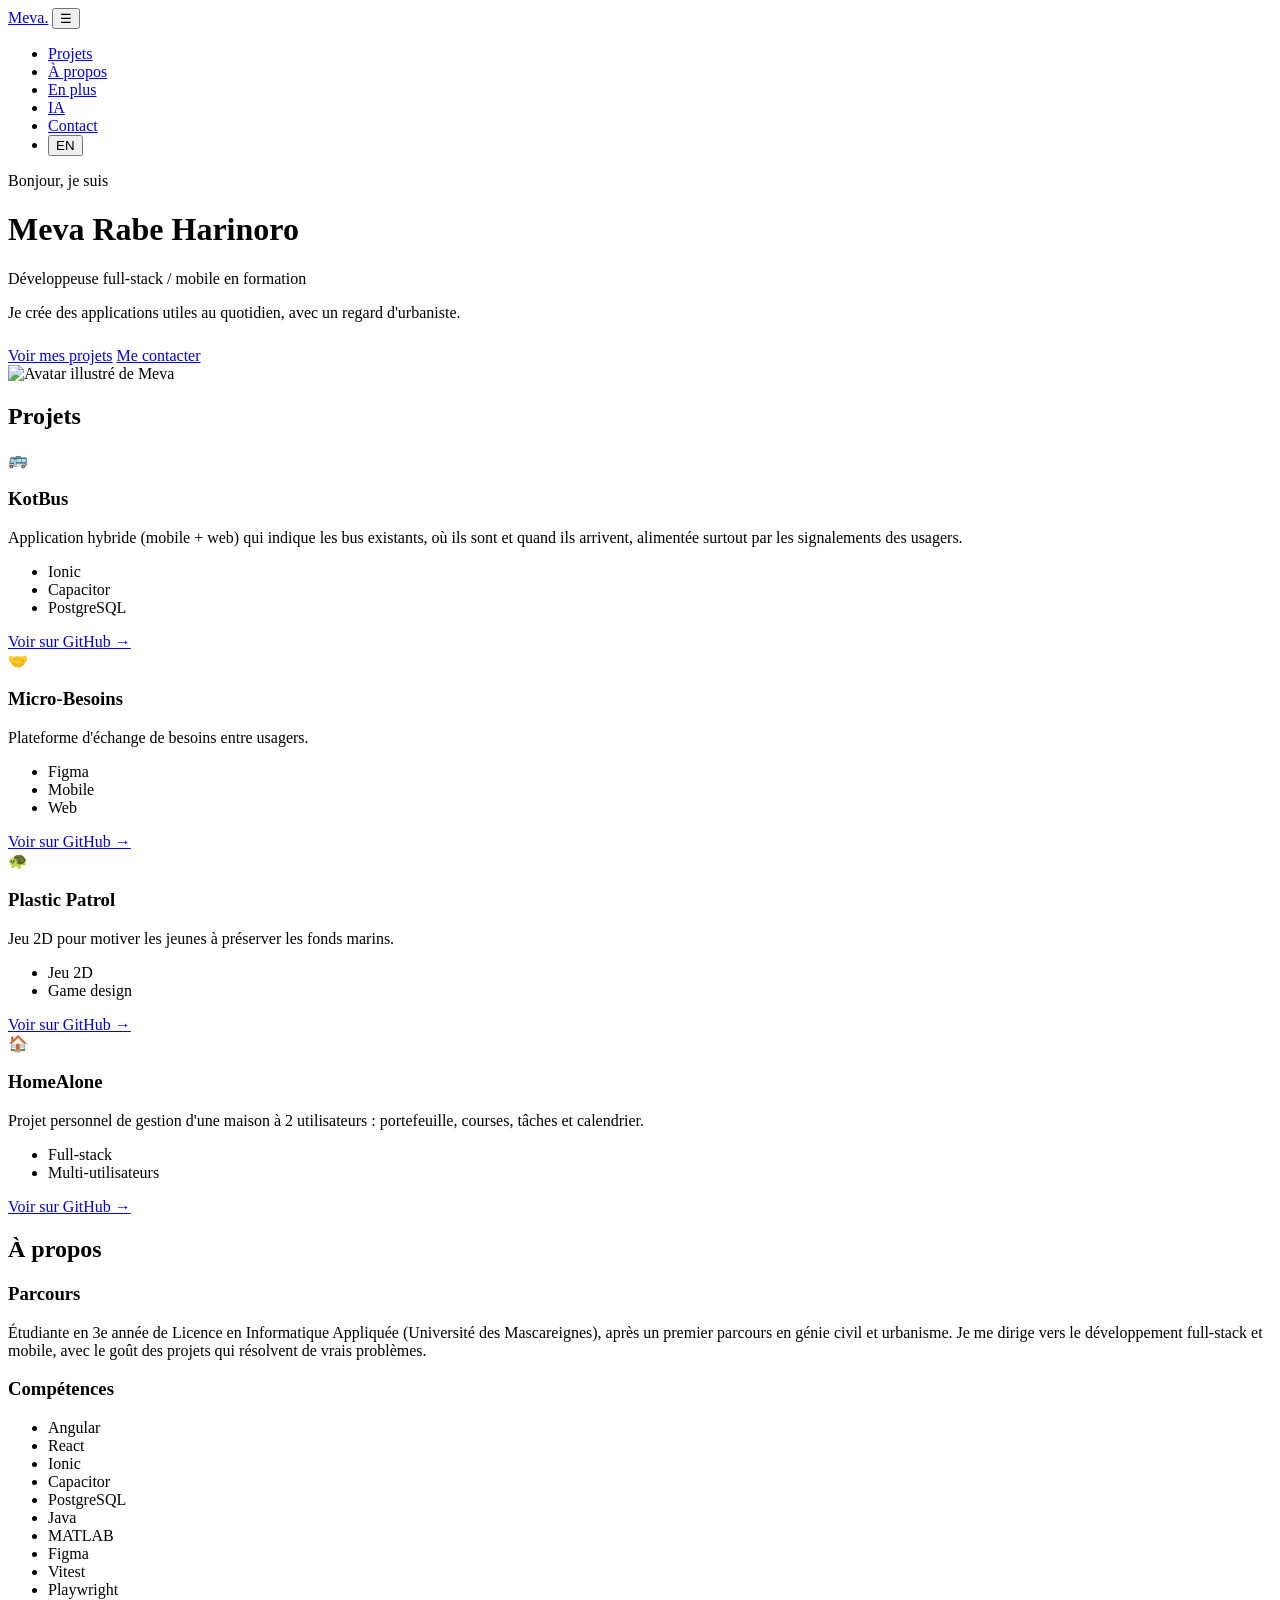
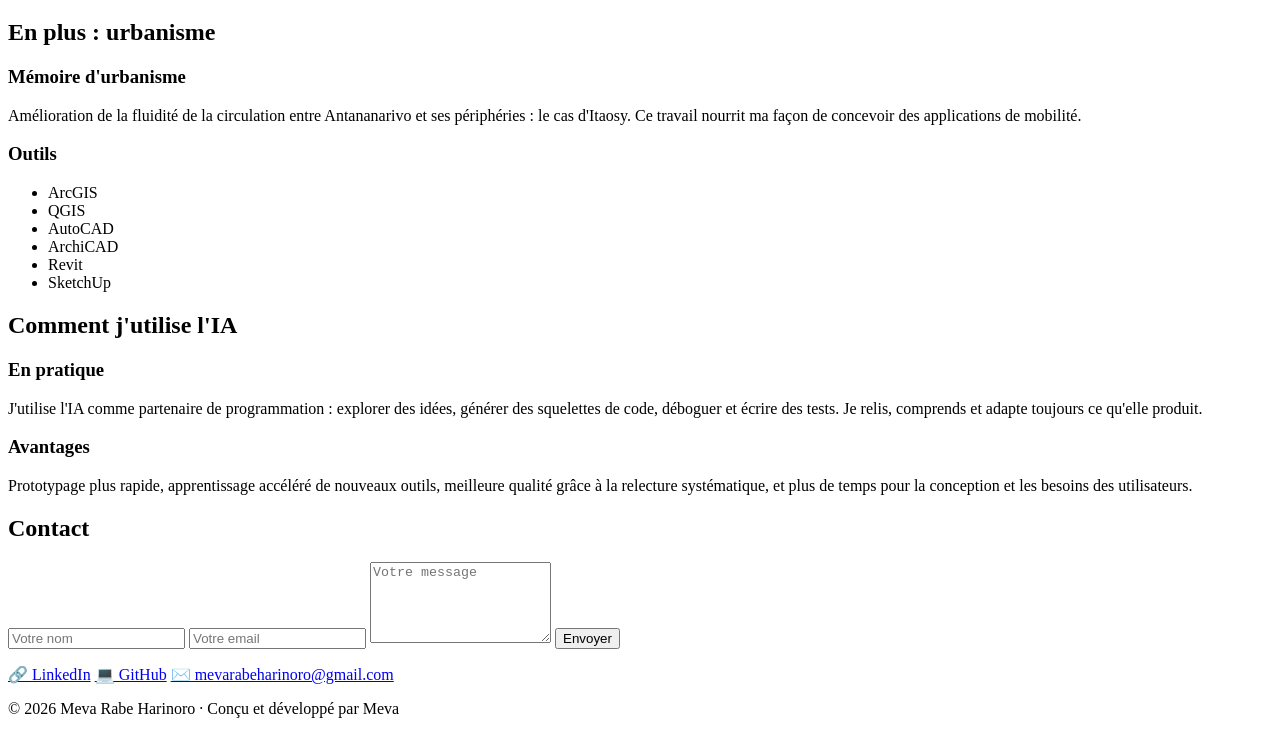
==== index.html @ 99669c7a "Ajout des fichiers" ====
<!DOCTYPE html>
<html lang="fr">
<head>
<meta charset="utf-8">
<meta name="viewport" content="width=device-width, initial-scale=1">
<title>Meva Rabe Harinoro | Développeuse full-stack / mobile</title>
<meta name="description" content="Portfolio de Meva, développeuse full-stack/mobile en formation : KotBus, Micro-Besoins, Plastic Patrol, HomeAlone.">
<meta property="og:title" content="Meva | Portfolio développeuse full-stack / mobile">
<meta property="og:description" content="Applications utiles, regard d'urbaniste.">
<meta property="og:type" content="website">
<!-- Remplacez par votre URL finale : -->
<link rel="canonical" href="https://mevarabeharinoro.github.io/">
<link rel="icon" href="assets/avatar.svg" type="image/svg+xml">
<meta name="theme-color" content="#2E5AA7">
<link rel="stylesheet" href="css/style.css">
<script type="application/ld+json">{"@context":"https://schema.org","@type":"Person","name":"Meva Rabe Harinoro","jobTitle":"Développeuse full-stack / mobile","email":"mevarabeharinoro@gmail.com","sameAs":["https://www.linkedin.com/in/meva-rabe-harinoro/","https://github.com/mevarabeharinoro"]}</script>
</head>
<body>
<header><div class="wrap"><nav aria-label="Navigation principale">
 <a class="logo" href="#top">Meva.</a>
 <button id="burger" aria-label="Menu">☰</button>
 <ul>
  <li><a href="#projets" data-i="n_projects">Projets</a></li>
  <li><a href="#apropos" data-i="n_about">À propos</a></li>
  <li><a href="#plus" data-i="n_more">En plus</a></li>
  <li><a href="#ia" data-i="n_ai">IA</a></li>
  <li><a href="#contact" data-i="n_contact">Contact</a></li>
  <li><button id="lang" aria-label="Changer de langue">EN</button></li>
 </ul>
</nav></div></header>

<main id="top">
<!-- ACCUEIL -->
<div class="wrap hero">
 <div>
  <p data-i="hi">Bonjour, je suis</p>
  <h1><span>Meva Rabe Harinoro</span></h1>
  <p class="role" data-i="role">Développeuse full-stack / mobile en formation</p>
  <p data-i="tag" style="margin-bottom:1.6rem">Je crée des applications utiles au quotidien, avec un regard d'urbaniste.</p>
  <a class="btn" href="#projets" data-i="cta1">Voir mes projets</a>
  <a class="btn alt" href="#contact" data-i="cta2">Me contacter</a>
 </div>
 <!-- Remplacez par votre photo si vous le souhaitez : assets/photo.jpg -->
 <img src="assets/avatar.svg" alt="Avatar illustré de Meva" width="340" height="340">
</div>

<!-- PROJETS : remplacez les emojis par <img src="assets/xxx.webp" alt="..."> et complétez liens/technos -->
<section id="projets"><div class="wrap">
 <h2 data-i="h_projects">Projets</h2>
 <div class="grid">
  <article class="card rv"><div class="thumb" aria-hidden="true">🚌</div><div class="b">
   <h3>KotBus</h3><p data-i="p1">Application hybride (mobile + web) qui indique les bus existants, où ils sont et quand ils arrivent, alimentée surtout par les signalements des usagers.</p>
   <ul class="tags"><li>Ionic</li><li>Capacitor</li><li>PostgreSQL</li></ul><!-- TODO: vérifier les technos -->
   <a href="https://github.com/mevarabeharinoro" data-i="view">Voir sur GitHub →</a></div></article>
  <article class="card rv"><div class="thumb" aria-hidden="true">🤝</div><div class="b">
   <h3>Micro-Besoins</h3><p data-i="p2">Plateforme d'échange de besoins entre usagers.</p>
   <ul class="tags"><li>Figma</li><li>Mobile</li><li>Web</li></ul>
   <a href="https://github.com/mevarabeharinoro" data-i="view">Voir sur GitHub →</a></div></article>
  <article class="card rv"><div class="thumb" aria-hidden="true">🐢</div><div class="b">
   <h3>Plastic Patrol</h3><p data-i="p3">Jeu 2D pour motiver les jeunes à préserver les fonds marins.</p>
   <ul class="tags"><li>Jeu 2D</li><li>Game design</li></ul><!-- TODO: moteur/langage -->
   <a href="https://github.com/mevarabeharinoro" data-i="view">Voir sur GitHub →</a></div></article>
  <article class="card rv"><div class="thumb" aria-hidden="true">🏠</div><div class="b">
   <h3>HomeAlone</h3><p data-i="p4">Projet personnel de gestion d'une maison à 2 utilisateurs : portefeuille, courses, tâches et calendrier.</p>
   <ul class="tags"><li>Full-stack</li><li>Multi-utilisateurs</li></ul><!-- TODO: technos -->
   <a href="https://github.com/mevarabeharinoro" data-i="view">Voir sur GitHub →</a></div></article>
 </div>
</div></section>

<!-- À PROPOS -->
<section id="apropos" style="background:#fff"><div class="wrap">
 <h2 data-i="h_about">À propos</h2>
 <div class="two rv">
  <div class="panel"><h3 data-i="a1">Parcours</h3>
   <p data-i="a1t">Étudiante en 3e année de Licence en Informatique Appliquée (Université des Mascareignes), après un premier parcours en génie civil et urbanisme. Je me dirige vers le développement full-stack et mobile, avec le goût des projets qui résolvent de vrais problèmes.</p></div>
  <div class="panel blue"><h3 data-i="a2">Compétences</h3>
   <ul class="chips"><li>Angular</li><li>React</li><li>Ionic</li><li>Capacitor</li><li>PostgreSQL</li><li>Java</li><li>MATLAB</li><li>Figma</li><li>Vitest</li><li>Playwright</li></ul></div>
 </div>
</div></section>

<!-- EN PLUS -->
<section id="plus"><div class="wrap">
 <h2 data-i="h_more">En plus : urbanisme</h2>
 <div class="two rv">
  <div class="panel"><h3 data-i="m1">Mémoire d'urbanisme</h3>
   <p data-i="m1t">Amélioration de la fluidité de la circulation entre Antananarivo et ses périphéries : le cas d'Itaosy. Ce travail nourrit ma façon de concevoir des applications de mobilité.</p></div>
  <div class="panel blue"><h3 data-i="m2">Outils</h3>
   <ul class="chips"><li>ArcGIS</li><li>QGIS</li><li>AutoCAD</li><li>ArchiCAD</li><li>Revit</li><li>SketchUp</li></ul></div>
 </div>
</div></section>

<!-- IA -->
<section id="ia" style="background:#fff"><div class="wrap">
 <h2 data-i="h_ai">Comment j'utilise l'IA</h2>
 <div class="two rv">
  <div class="panel"><h3 data-i="i1">En pratique</h3>
   <p data-i="i1t">J'utilise l'IA comme partenaire de programmation : explorer des idées, générer des squelettes de code, déboguer et écrire des tests. Je relis, comprends et adapte toujours ce qu'elle produit.</p></div>
  <div class="panel blue"><h3 data-i="i2">Avantages</h3>
   <p data-i="i2t">Prototypage plus rapide, apprentissage accéléré de nouveaux outils, meilleure qualité grâce à la relecture systématique, et plus de temps pour la conception et les besoins des utilisateurs.</p></div>
 </div>
</div></section>

<!-- CONTACT -->
<section id="contact"><div class="wrap">
 <h2 data-i="h_contact">Contact</h2>
 <div class="two">
  <!-- Remplacez VOTRE_ID par votre identifiant Formspree (voir README). Tant que non remplacé : repli vers votre client mail. -->
  <form action="https://formspree.io/f/VOTRE_ID" method="POST">
   <input name="name" data-ph="f_name" placeholder="Votre nom" required aria-label="Nom">
   <input name="email" type="email" data-ph="f_mail" placeholder="Votre email" required aria-label="Email">
   <textarea name="message" rows="5" data-ph="f_msg" placeholder="Votre message" required aria-label="Message"></textarea>
   <button class="btn" type="submit" data-i="send">Envoyer</button>
   <p id="status" role="status"></p>
  </form>
  <div class="links">
   <a href="https://www.linkedin.com/in/meva-rabe-harinoro/" rel="noopener" target="_blank">🔗 LinkedIn</a>
   <a href="https://github.com/mevarabeharinoro" rel="noopener" target="_blank">💻 GitHub</a>
   <a href="mailto:mevarabeharinoro@gmail.com">✉️ mevarabeharinoro@gmail.com</a>
  </div>
 </div>
</div></section>
</main>
<footer><p>© 2026 Meva Rabe Harinoro · <span data-i="foot">Conçu et développé par Meva</span></p></footer>
<script src="js/main.js" defer></script>
</body>
</html>
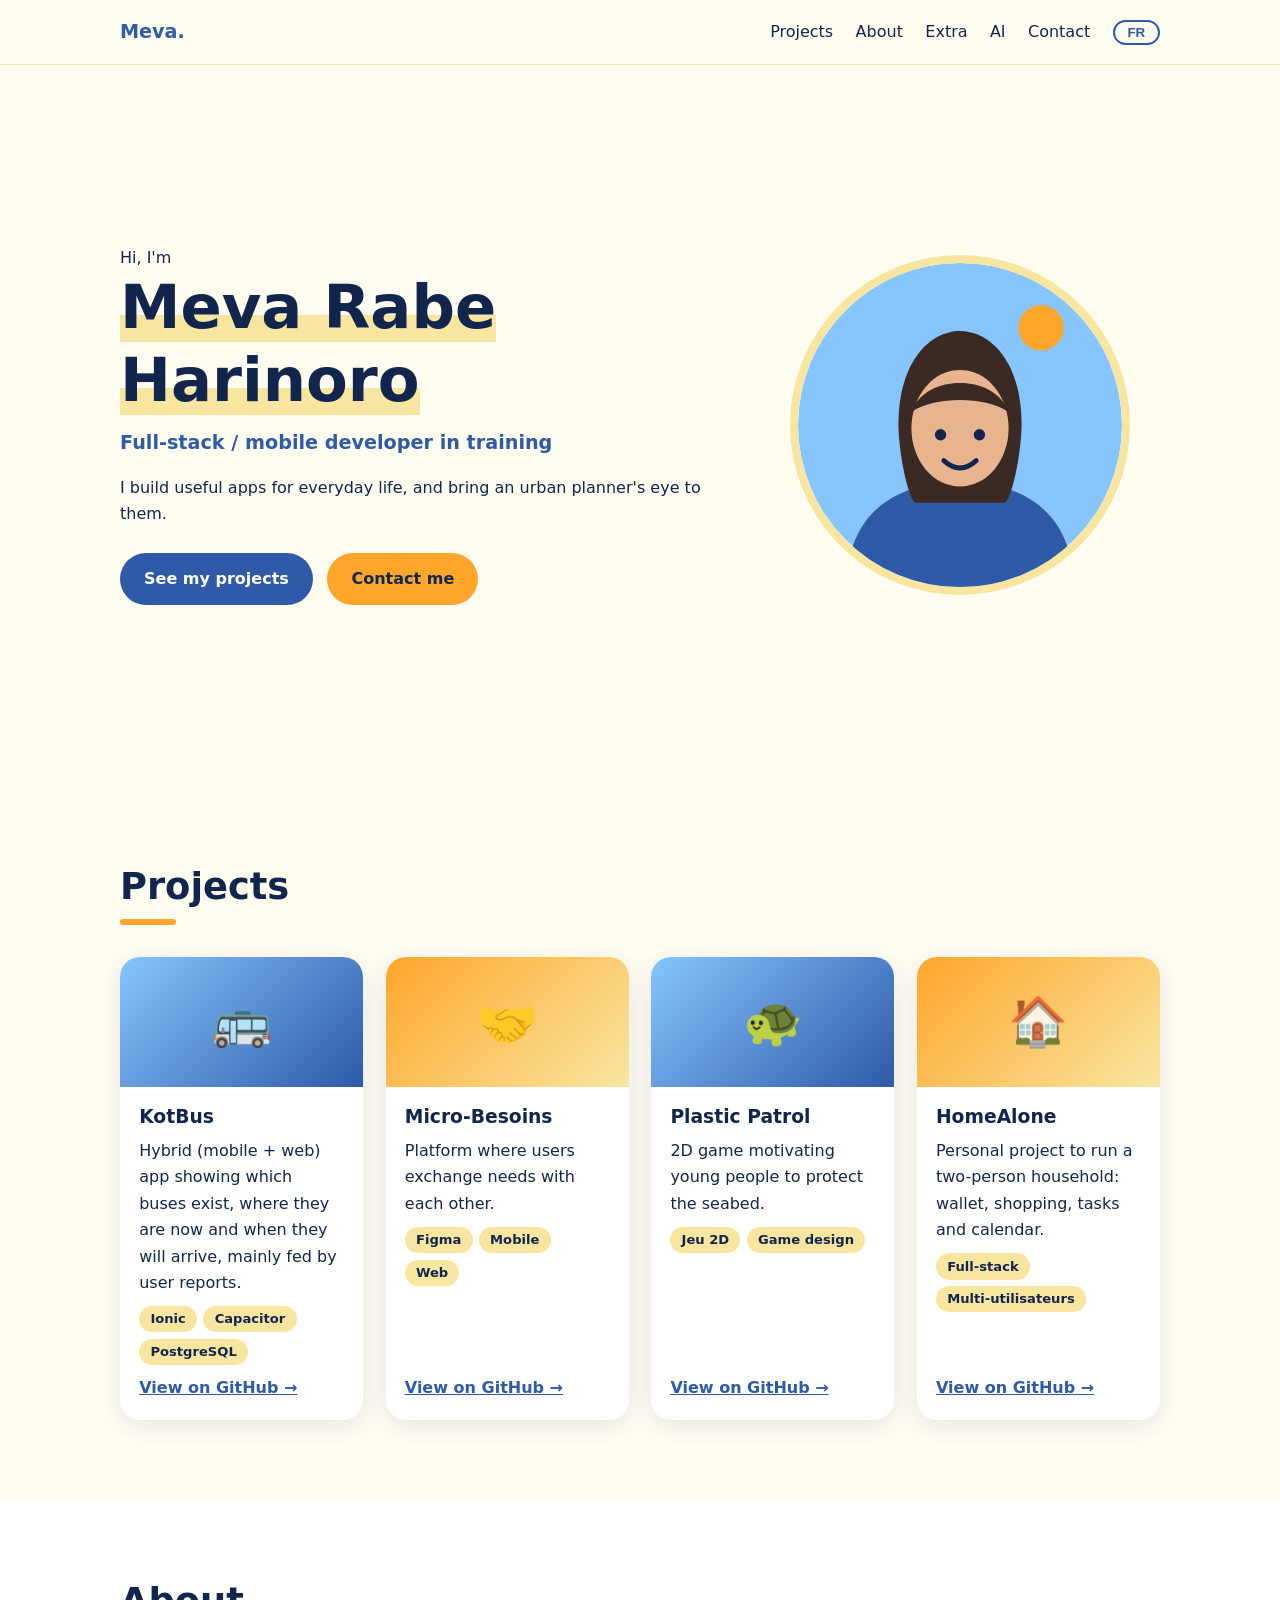
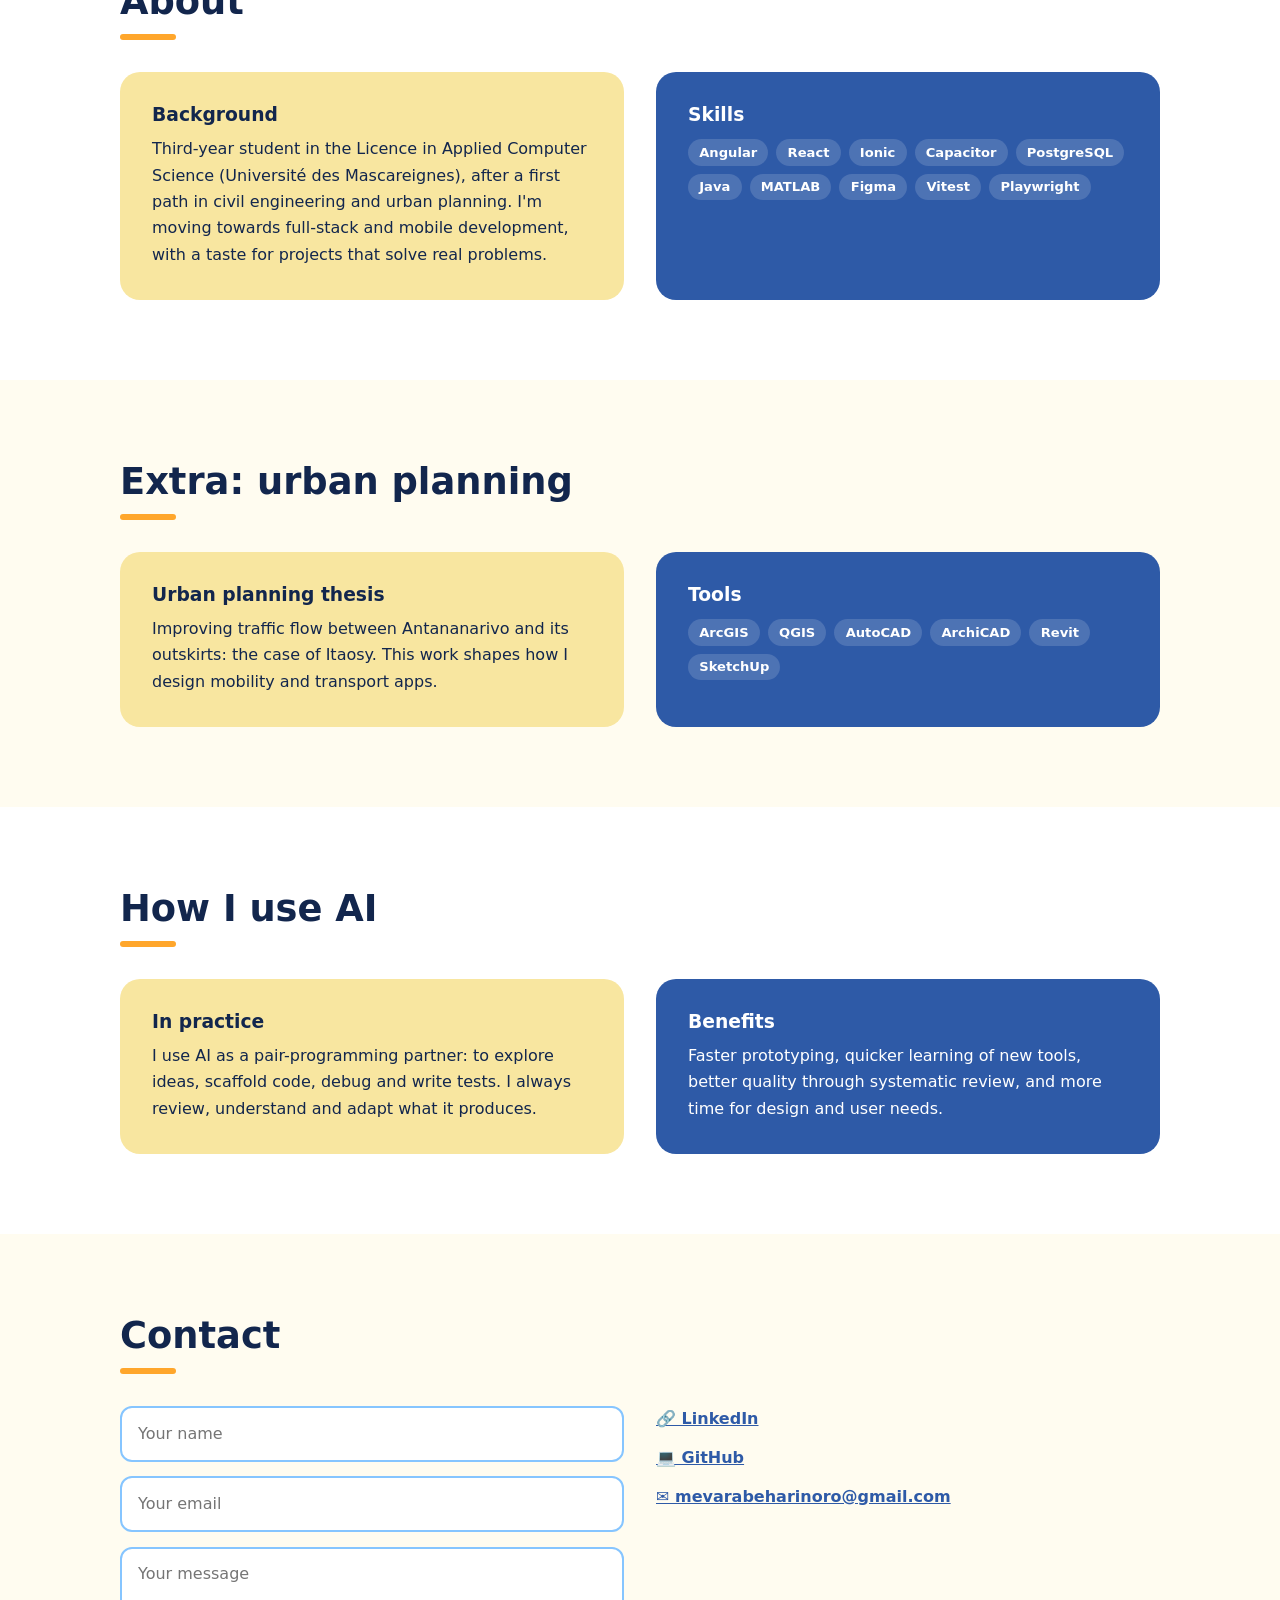
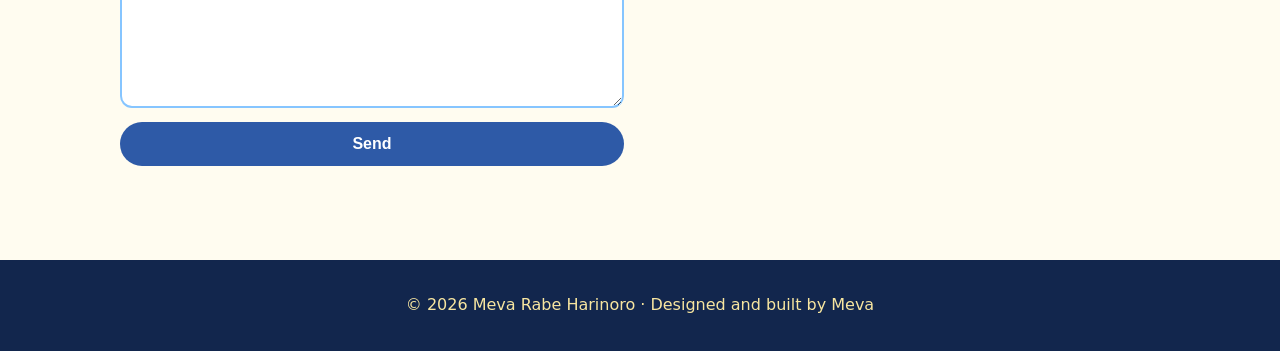
==== commit ec2f884c: "Site a la racine" ====
--- a/index.html
+++ b/index.html
@@ -105,7 +105,7 @@
  <h2 data-i="h_contact">Contact</h2>
  <div class="two">
   <!-- Remplacez VOTRE_ID par votre identifiant Formspree (voir README). Tant que non remplacé : repli vers votre client mail. -->
-  <form action="https://formspree.io/f/VOTRE_ID" method="POST">
+  <form action="https://formspree.io/f/Meva Rabe-Harinoro" method="POST">
    <input name="name" data-ph="f_name" placeholder="Votre nom" required aria-label="Nom">
    <input name="email" type="email" data-ph="f_mail" placeholder="Votre email" required aria-label="Email">
    <textarea name="message" rows="5" data-ph="f_msg" placeholder="Votre message" required aria-label="Message"></textarea>
--- a/css/style.css
+++ b/css/style.css
@@ -0,0 +1,65 @@
+/* === Variables : palette Citrus / Amalfi === */
+:root{--zest:#FFA62B;--breeze:#86C5FF;--tile:#2E5AA7;--cream:#F8E6A0;--ink:#12264d;--bg:#FFFCF0;--r:20px}
+*{box-sizing:border-box;margin:0}
+html{scroll-behavior:smooth}
+body{font-family:system-ui,-apple-system,"Segoe UI",Roboto,sans-serif;color:var(--ink);background:var(--bg);line-height:1.65}
+a{color:var(--tile)}
+.wrap{max-width:1080px;margin:auto;padding:0 1.25rem}
+section{padding:5rem 0}
+h1,h2,h3{line-height:1.2}
+h2{font-size:clamp(1.7rem,4vw,2.3rem);margin-bottom:2rem}
+h2::after{content:"";display:block;width:56px;height:6px;border-radius:6px;background:var(--zest);margin-top:.6rem}
+/* Navigation */
+header{position:sticky;top:0;z-index:10;background:#fffcf0e6;backdrop-filter:blur(8px);border-bottom:1px solid #f8e6a0}
+nav{display:flex;align-items:center;justify-content:space-between;height:64px}
+.logo{font-weight:800;text-decoration:none;color:var(--tile);font-size:1.2rem}
+nav ul{display:flex;gap:1.4rem;list-style:none;padding:0;align-items:center}
+nav ul a{text-decoration:none;color:var(--ink);font-weight:500}
+nav ul a:hover{color:var(--tile)}
+#lang{border:2px solid var(--tile);background:none;color:var(--tile);border-radius:99px;padding:.2rem .8rem;font-weight:700;cursor:pointer}
+#burger{display:none;background:none;border:0;font-size:1.6rem;cursor:pointer}
+/* Hero */
+.hero{display:grid;grid-template-columns:1.2fr .8fr;gap:2.5rem;align-items:center;min-height:80vh}
+.hero h1{font-size:clamp(2.4rem,6vw,3.8rem)}
+.hero h1 span{background:linear-gradient(transparent 62%,var(--cream) 62%)}
+.role{color:var(--tile);font-weight:700;margin:.6rem 0 1rem;font-size:1.2rem}
+.hero img{width:100%;max-width:340px;justify-self:center;border-radius:50%;border:8px solid var(--cream);animation:float 5s ease-in-out infinite}
+@keyframes float{50%{transform:translateY(-10px)}}
+.btn{display:inline-block;padding:.8rem 1.5rem;border-radius:99px;background:var(--tile);color:#fff;text-decoration:none;font-weight:700;border:0;cursor:pointer;font-size:1rem;transition:transform .2s,background .2s}
+.btn:hover{transform:translateY(-2px);background:var(--ink)}
+.btn.alt{background:var(--zest);color:var(--ink);margin-left:.6rem}
+/* Cartes projets */
+.grid{display:grid;grid-template-columns:repeat(auto-fit,minmax(240px,1fr));gap:1.4rem}
+.card{background:#fff;border-radius:var(--r);overflow:hidden;box-shadow:0 6px 24px #2e5aa71f;transition:transform .25s,opacity .7s;display:flex;flex-direction:column}
+.card:hover{transform:translateY(-6px)}
+.thumb{height:130px;display:grid;place-items:center;font-size:3rem;background:linear-gradient(135deg,var(--breeze),var(--tile))}
+.card:nth-child(even) .thumb{background:linear-gradient(135deg,var(--zest),var(--cream))}
+.card div.b{padding:1.2rem;display:flex;flex-direction:column;gap:.6rem;flex:1}
+.tags{display:flex;flex-wrap:wrap;gap:.4rem;list-style:none;padding:0}
+.tags li,.chips li{background:var(--cream);border-radius:99px;padding:.15rem .7rem;font-size:.82rem;font-weight:600}
+.card a{margin-top:auto;font-weight:700}
+.chips{display:flex;flex-wrap:wrap;gap:.5rem;list-style:none;padding:0;margin-top:.8rem}
+.chips li{background:var(--breeze)}
+/* Blocs */
+.two{display:grid;grid-template-columns:1fr 1fr;gap:2rem}
+.panel{background:var(--cream);border-radius:var(--r);padding:2rem}
+.panel.blue{background:var(--tile);color:#fff}
+.panel.blue .chips li{background:#ffffff26;color:#fff}
+.panel h3{margin-bottom:.6rem}
+/* Contact */
+form{display:grid;gap:.9rem}
+input,textarea{width:100%;padding:.8rem 1rem;border:2px solid var(--breeze);border-radius:12px;font:inherit;background:#fff}
+input:focus,textarea:focus{outline:3px solid var(--zest);border-color:var(--zest)}
+.links{display:grid;gap:.8rem;align-content:start;font-weight:600}
+footer{text-align:center;padding:2rem;background:var(--ink);color:var(--cream)}
+/* Animation d'apparition */
+.rv{opacity:0;transform:translateY(24px);transition:.7s}
+.rv.in{opacity:1;transform:none}
+@media(prefers-reduced-motion:reduce){*{animation:none!important;transition:none!important}.rv{opacity:1;transform:none}}
+@media(max-width:760px){
+ #burger{display:block}
+ nav ul{display:none;position:absolute;top:64px;left:0;right:0;background:var(--bg);flex-direction:column;padding:1rem;border-bottom:1px solid var(--cream)}
+ nav ul.open{display:flex}
+ .hero,.two{grid-template-columns:1fr}.hero{text-align:center;min-height:auto;padding-top:2rem}
+ .hero img{order:-1;max-width:220px}.btn.alt{margin:.6rem 0 0}
+}
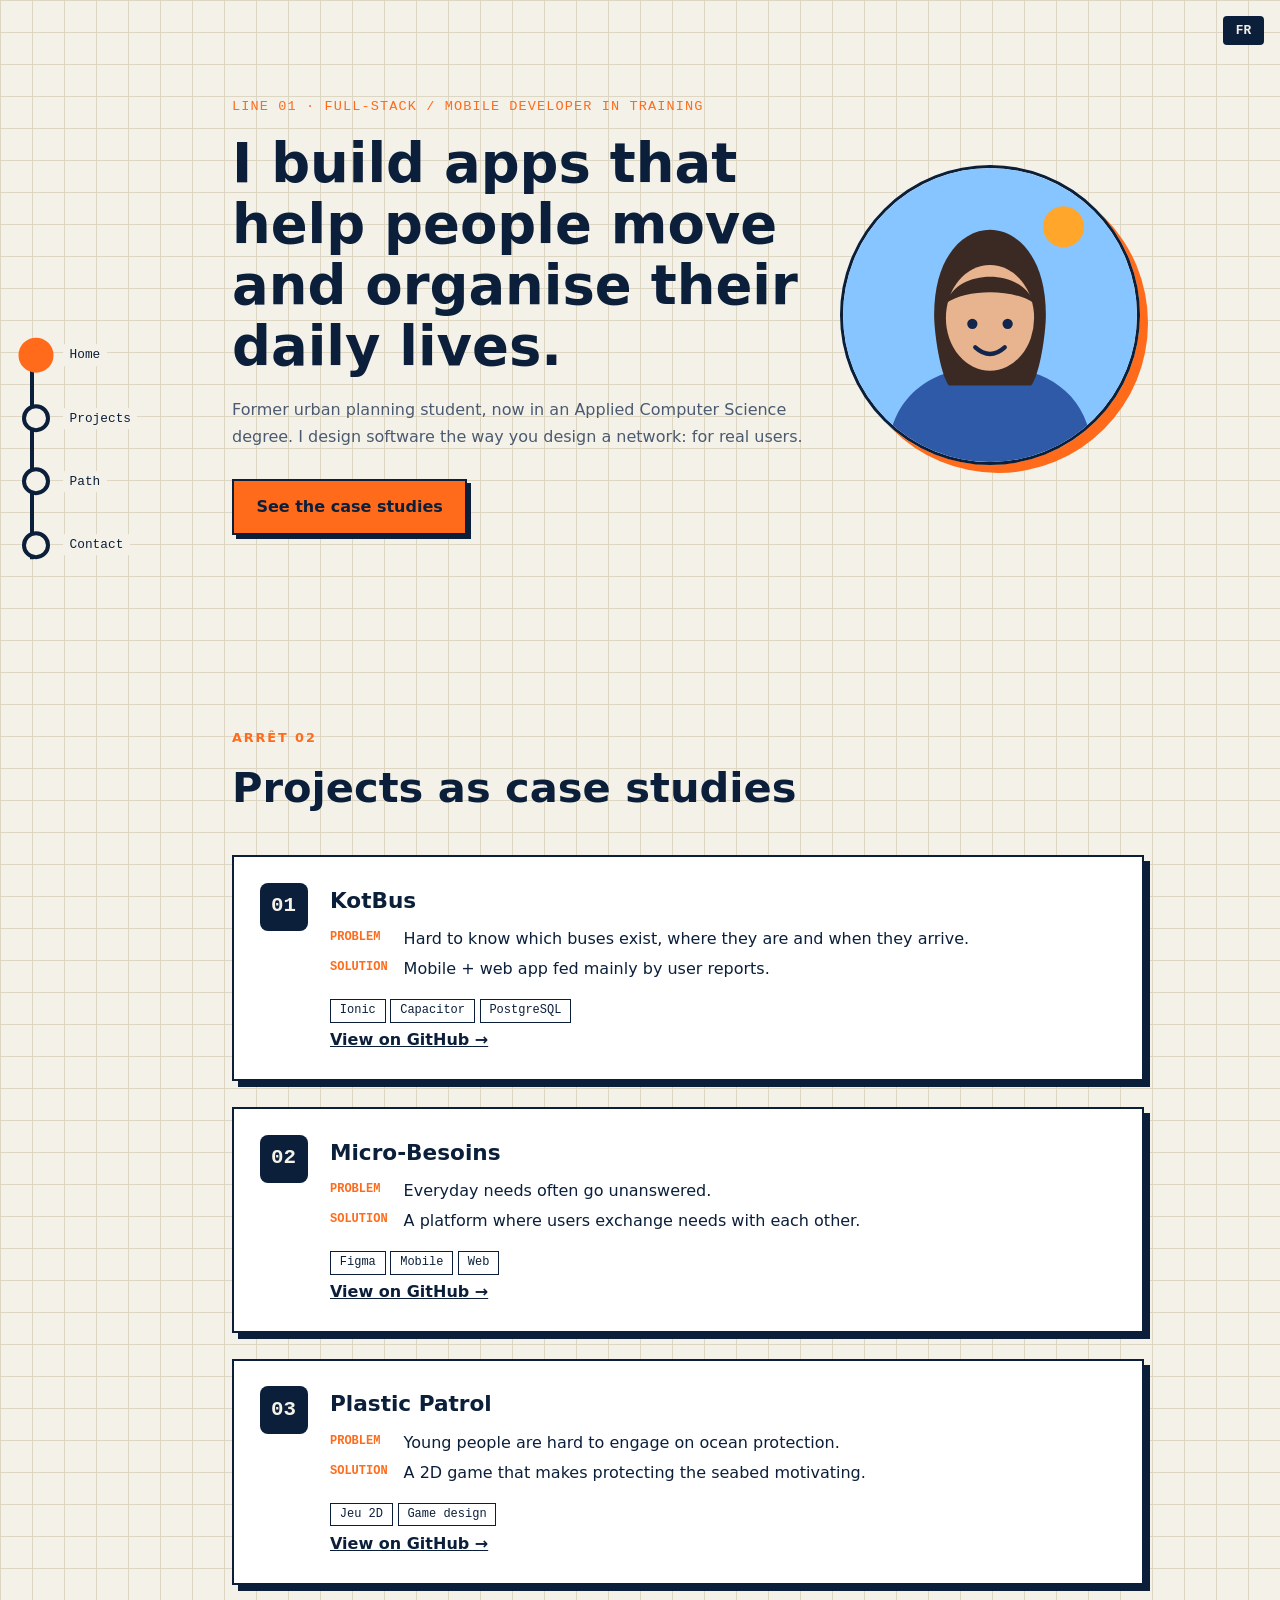
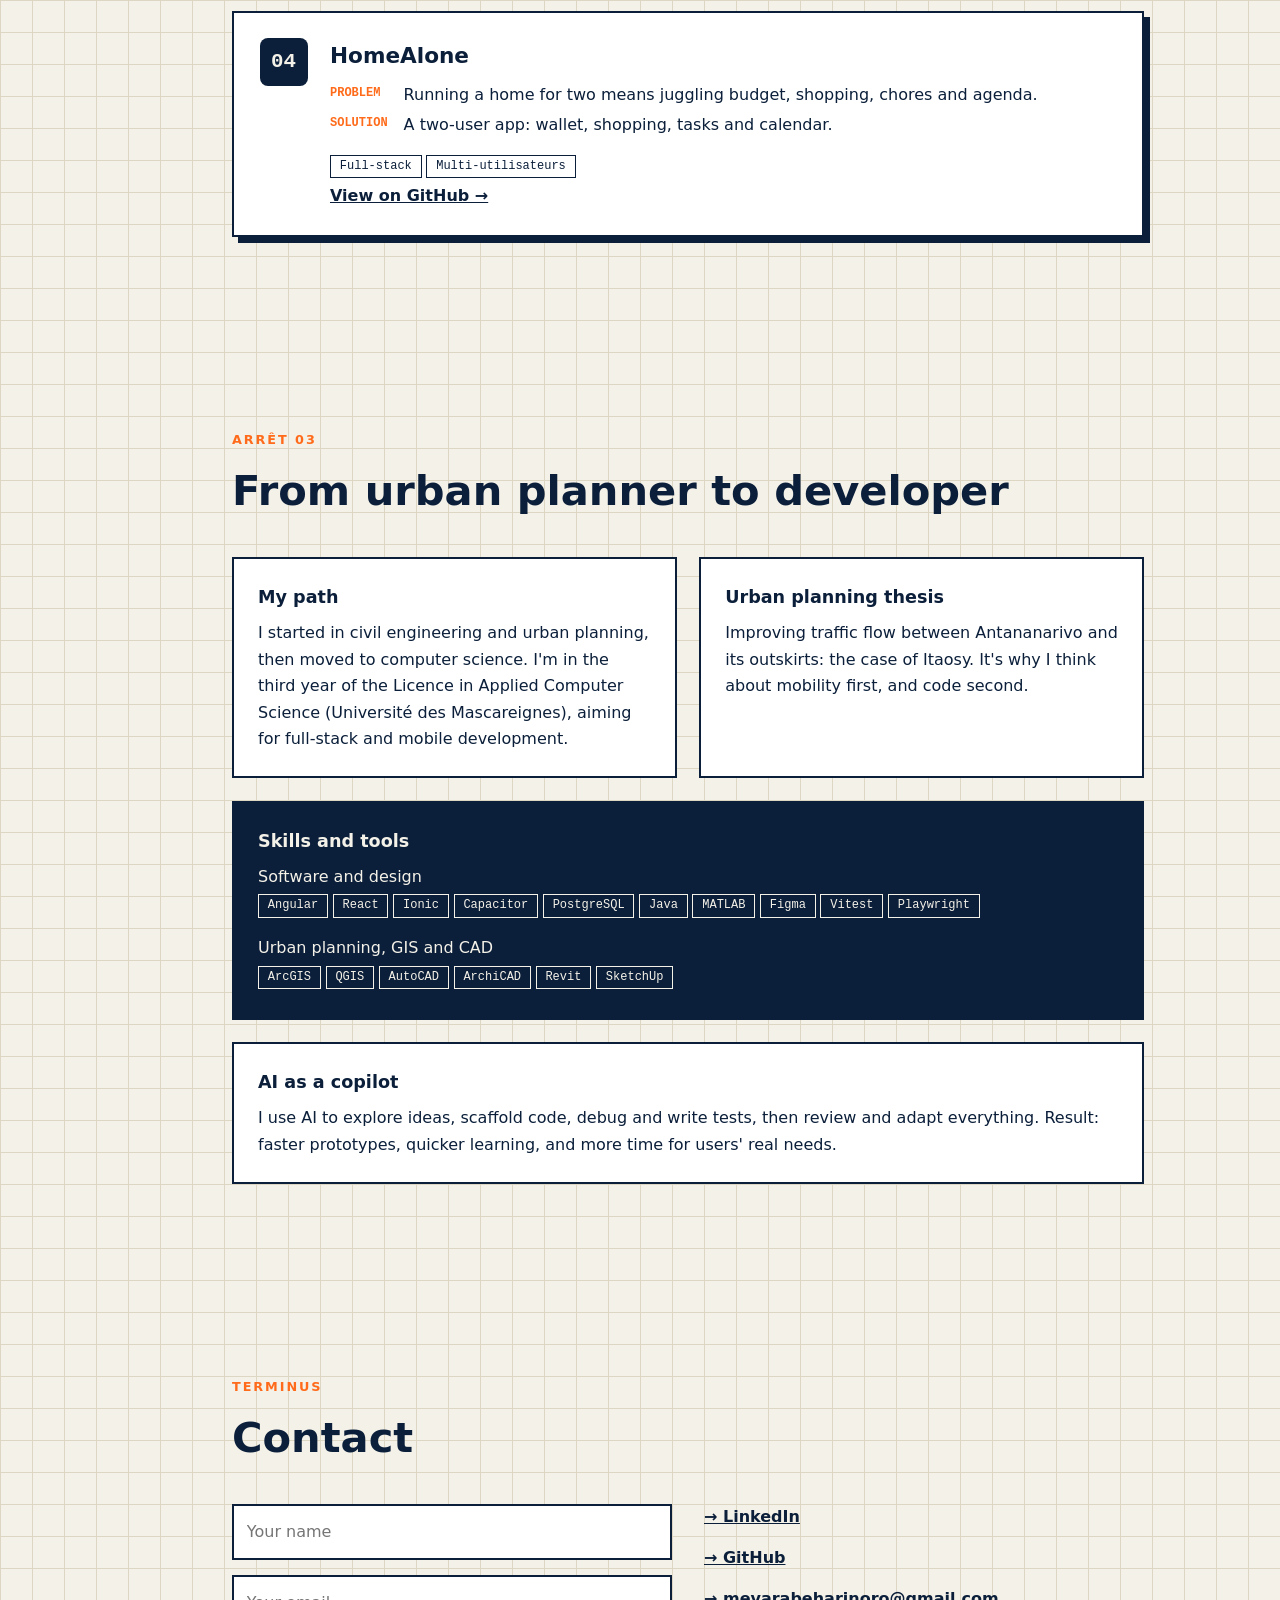
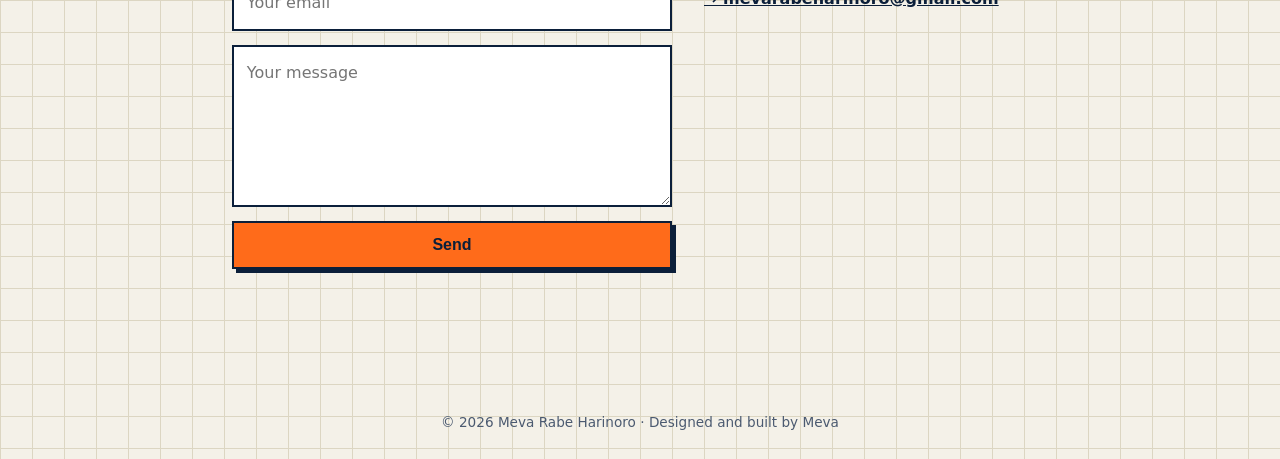
==== commit 600aa497: "Modification V2" ====
--- a/index.html
+++ b/index.html
@@ -4,108 +4,88 @@
 <meta charset="utf-8">
 <meta name="viewport" content="width=device-width, initial-scale=1">
 <title>Meva Rabe Harinoro | Développeuse full-stack / mobile</title>
-<meta name="description" content="Portfolio de Meva, développeuse full-stack/mobile en formation : KotBus, Micro-Besoins, Plastic Patrol, HomeAlone.">
-<meta property="og:title" content="Meva | Portfolio développeuse full-stack / mobile">
-<meta property="og:description" content="Applications utiles, regard d'urbaniste.">
+<meta name="description" content="Portfolio de Meva, ex-urbaniste devenue développeuse full-stack/mobile : KotBus, Micro-Besoins, Plastic Patrol, HomeAlone.">
+<meta property="og:title" content="Meva | Applications pour se déplacer et s'organiser">
 <meta property="og:type" content="website">
-<!-- Remplacez par votre URL finale : -->
 <link rel="canonical" href="https://mevarabeharinoro.github.io/">
 <link rel="icon" href="assets/avatar.svg" type="image/svg+xml">
-<meta name="theme-color" content="#2E5AA7">
+<meta name="theme-color" content="#0B1F3A">
 <link rel="stylesheet" href="css/style.css">
 <script type="application/ld+json">{"@context":"https://schema.org","@type":"Person","name":"Meva Rabe Harinoro","jobTitle":"Développeuse full-stack / mobile","email":"mevarabeharinoro@gmail.com","sameAs":["https://www.linkedin.com/in/meva-rabe-harinoro/","https://github.com/mevarabeharinoro"]}</script>
 </head>
 <body>
-<header><div class="wrap"><nav aria-label="Navigation principale">
- <a class="logo" href="#top">Meva.</a>
- <button id="burger" aria-label="Menu">☰</button>
- <ul>
-  <li><a href="#projets" data-i="n_projects">Projets</a></li>
-  <li><a href="#apropos" data-i="n_about">À propos</a></li>
-  <li><a href="#plus" data-i="n_more">En plus</a></li>
-  <li><a href="#ia" data-i="n_ai">IA</a></li>
-  <li><a href="#contact" data-i="n_contact">Contact</a></li>
-  <li><button id="lang" aria-label="Changer de langue">EN</button></li>
- </ul>
-</nav></div></header>
+<button id="lang" aria-label="Changer de langue">EN</button>
+<!-- LIGNE DE BUS : un arrêt par section -->
+<nav aria-label="Navigation"><ul>
+ <li><a href="#top" class="on"><span data-i="n_home">Accueil</span></a></li>
+ <li><a href="#projets"><span data-i="n_proj">Projets</span></a></li>
+ <li><a href="#parcours"><span data-i="n_path">Parcours</span></a></li>
+ <li><a href="#contact"><span data-i="n_contact">Contact</span></a></li>
+</ul></nav>
 
-<main id="top">
-<!-- ACCUEIL -->
-<div class="wrap hero">
+<main>
+<section id="top"><div class="wrap hero">
  <div>
-  <p data-i="hi">Bonjour, je suis</p>
-  <h1><span>Meva Rabe Harinoro</span></h1>
-  <p class="role" data-i="role">Développeuse full-stack / mobile en formation</p>
-  <p data-i="tag" style="margin-bottom:1.6rem">Je crée des applications utiles au quotidien, avec un regard d'urbaniste.</p>
-  <a class="btn" href="#projets" data-i="cta1">Voir mes projets</a>
-  <a class="btn alt" href="#contact" data-i="cta2">Me contacter</a>
+  <p class="eyebrow" data-i="eyebrow">LIGNE 01 · DÉVELOPPEUSE FULL-STACK / MOBILE EN FORMATION</p>
+  <h1 data-i="h1">Je construis des applications qui aident les gens à se déplacer et à s'organiser.</h1>
+  <p class="lead" data-i="lead">Ex-étudiante en urbanisme, aujourd'hui en Licence d'Informatique Appliquée. Je conçois le logiciel comme on conçoit un réseau : pour de vrais usagers.</p>
+  <a class="btn" href="#projets" data-i="cta">Voir les études de cas</a>
  </div>
- <!-- Remplacez par votre photo si vous le souhaitez : assets/photo.jpg -->
- <img src="assets/avatar.svg" alt="Avatar illustré de Meva" width="340" height="340">
-</div>
+ <!-- Remplacez par votre photo si vous préférez : assets/photo.jpg -->
+ <img src="assets/avatar.svg" alt="Avatar illustré de Meva" width="300" height="300">
+</div></section>
 
-<!-- PROJETS : remplacez les emojis par <img src="assets/xxx.webp" alt="..."> et complétez liens/technos -->
+<!-- PROJETS : chaque carte est une étude de cas (TODO : vérifier textes, technos et liens) -->
 <section id="projets"><div class="wrap">
- <h2 data-i="h_projects">Projets</h2>
- <div class="grid">
-  <article class="card rv"><div class="thumb" aria-hidden="true">🚌</div><div class="b">
-   <h3>KotBus</h3><p data-i="p1">Application hybride (mobile + web) qui indique les bus existants, où ils sont et quand ils arrivent, alimentée surtout par les signalements des usagers.</p>
-   <ul class="tags"><li>Ionic</li><li>Capacitor</li><li>PostgreSQL</li></ul><!-- TODO: vérifier les technos -->
+ <h2><small>Arrêt 02</small><span data-i="h_proj">Projets en études de cas</span></h2>
+ <div class="cases">
+  <article class="case rv"><div class="num">01</div><div>
+   <h3>KotBus</h3>
+   <dl><dt data-i="pb">Problème</dt><dd data-i="k1p">Difficile de savoir quels bus existent, où ils sont et quand ils arrivent.</dd>
+   <dt data-i="so">Solution</dt><dd data-i="k1s">Application mobile + web alimentée surtout par les signalements des usagers.</dd></dl>
+   <span class="tag">Ionic</span><span class="tag">Capacitor</span><span class="tag">PostgreSQL</span><br>
    <a href="https://github.com/mevarabeharinoro" data-i="view">Voir sur GitHub →</a></div></article>
-  <article class="card rv"><div class="thumb" aria-hidden="true">🤝</div><div class="b">
-   <h3>Micro-Besoins</h3><p data-i="p2">Plateforme d'échange de besoins entre usagers.</p>
-   <ul class="tags"><li>Figma</li><li>Mobile</li><li>Web</li></ul>
+  <article class="case rv"><div class="num">02</div><div>
+   <h3>Micro-Besoins</h3>
+   <dl><dt data-i="pb">Problème</dt><dd data-i="k2p">Des besoins du quotidien restent souvent sans réponse.</dd>
+   <dt data-i="so">Solution</dt><dd data-i="k2s">Une plateforme d'échange de besoins entre usagers.</dd></dl>
+   <span class="tag">Figma</span><span class="tag">Mobile</span><span class="tag">Web</span><br>
    <a href="https://github.com/mevarabeharinoro" data-i="view">Voir sur GitHub →</a></div></article>
-  <article class="card rv"><div class="thumb" aria-hidden="true">🐢</div><div class="b">
-   <h3>Plastic Patrol</h3><p data-i="p3">Jeu 2D pour motiver les jeunes à préserver les fonds marins.</p>
-   <ul class="tags"><li>Jeu 2D</li><li>Game design</li></ul><!-- TODO: moteur/langage -->
+  <article class="case rv"><div class="num">03</div><div>
+   <h3>Plastic Patrol</h3>
+   <dl><dt data-i="pb">Problème</dt><dd data-i="k3p">Les jeunes sont difficiles à mobiliser pour la protection des océans.</dd>
+   <dt data-i="so">Solution</dt><dd data-i="k3s">Un jeu 2D qui rend la préservation des fonds marins motivante.</dd></dl>
+   <span class="tag">Jeu 2D</span><span class="tag">Game design</span><br>
    <a href="https://github.com/mevarabeharinoro" data-i="view">Voir sur GitHub →</a></div></article>
-  <article class="card rv"><div class="thumb" aria-hidden="true">🏠</div><div class="b">
-   <h3>HomeAlone</h3><p data-i="p4">Projet personnel de gestion d'une maison à 2 utilisateurs : portefeuille, courses, tâches et calendrier.</p>
-   <ul class="tags"><li>Full-stack</li><li>Multi-utilisateurs</li></ul><!-- TODO: technos -->
+  <article class="case rv"><div class="num">04</div><div>
+   <h3>HomeAlone</h3>
+   <dl><dt data-i="pb">Problème</dt><dd data-i="k4p">Gérer une maison à deux, entre budget, courses, tâches et agenda.</dd>
+   <dt data-i="so">Solution</dt><dd data-i="k4s">Une application à 2 utilisateurs : portefeuille, courses, tâches et calendrier.</dd></dl>
+   <span class="tag">Full-stack</span><span class="tag">Multi-utilisateurs</span><br>
    <a href="https://github.com/mevarabeharinoro" data-i="view">Voir sur GitHub →</a></div></article>
  </div>
 </div></section>
 
-<!-- À PROPOS -->
-<section id="apropos" style="background:#fff"><div class="wrap">
- <h2 data-i="h_about">À propos</h2>
- <div class="two rv">
-  <div class="panel"><h3 data-i="a1">Parcours</h3>
-   <p data-i="a1t">Étudiante en 3e année de Licence en Informatique Appliquée (Université des Mascareignes), après un premier parcours en génie civil et urbanisme. Je me dirige vers le développement full-stack et mobile, avec le goût des projets qui résolvent de vrais problèmes.</p></div>
-  <div class="panel blue"><h3 data-i="a2">Compétences</h3>
-   <ul class="chips"><li>Angular</li><li>React</li><li>Ionic</li><li>Capacitor</li><li>PostgreSQL</li><li>Java</li><li>MATLAB</li><li>Figma</li><li>Vitest</li><li>Playwright</li></ul></div>
+<!-- PARCOURS : à propos + urbanisme + IA réunis en une seule histoire -->
+<section id="parcours"><div class="wrap">
+ <h2><small>Arrêt 03</small><span data-i="h_path">D'urbaniste à développeuse</span></h2>
+ <div class="blocks">
+  <div class="blk rv"><h3 data-i="b1">Mon parcours</h3><p data-i="b1t">J'ai commencé par le génie civil et l'urbanisme, puis je suis passée à l'informatique. Je suis en 3e année de Licence en Informatique Appliquée (Université des Mascareignes), avec l'objectif du développement full-stack et mobile.</p></div>
+  <div class="blk rv"><h3 data-i="b2">Mémoire d'urbanisme</h3><p data-i="b2t">Amélioration de la fluidité de la circulation entre Antananarivo et ses périphéries : le cas d'Itaosy. C'est pour ça que je pense mobilité d'abord, code ensuite.</p></div>
+  <div class="blk wide rv"><h3 data-i="b3">Compétences et outils</h3>
+   <p data-i="b3t">Logiciel et design</p>
+   <span class="tag">Angular</span><span class="tag">React</span><span class="tag">Ionic</span><span class="tag">Capacitor</span><span class="tag">PostgreSQL</span><span class="tag">Java</span><span class="tag">MATLAB</span><span class="tag">Figma</span><span class="tag">Vitest</span><span class="tag">Playwright</span>
+   <p data-i="b3u" style="margin-top:.8rem">Urbanisme, SIG et CAO</p>
+   <span class="tag">ArcGIS</span><span class="tag">QGIS</span><span class="tag">AutoCAD</span><span class="tag">ArchiCAD</span><span class="tag">Revit</span><span class="tag">SketchUp</span></div>
+  <div class="blk wide rv" style="background:#fff;color:var(--navy)"><h3 data-i="b4">L'IA comme copilote</h3><p data-i="b4t">J'utilise l'IA pour explorer des idées, générer des squelettes de code, déboguer et écrire des tests, puis je relis et adapte tout. Résultat : des prototypes plus rapides, un apprentissage accéléré et plus de temps pour les vrais besoins des utilisateurs.</p></div>
  </div>
 </div></section>
 
-<!-- EN PLUS -->
-<section id="plus"><div class="wrap">
- <h2 data-i="h_more">En plus : urbanisme</h2>
- <div class="two rv">
-  <div class="panel"><h3 data-i="m1">Mémoire d'urbanisme</h3>
-   <p data-i="m1t">Amélioration de la fluidité de la circulation entre Antananarivo et ses périphéries : le cas d'Itaosy. Ce travail nourrit ma façon de concevoir des applications de mobilité.</p></div>
-  <div class="panel blue"><h3 data-i="m2">Outils</h3>
-   <ul class="chips"><li>ArcGIS</li><li>QGIS</li><li>AutoCAD</li><li>ArchiCAD</li><li>Revit</li><li>SketchUp</li></ul></div>
- </div>
-</div></section>
-
-<!-- IA -->
-<section id="ia" style="background:#fff"><div class="wrap">
- <h2 data-i="h_ai">Comment j'utilise l'IA</h2>
- <div class="two rv">
-  <div class="panel"><h3 data-i="i1">En pratique</h3>
-   <p data-i="i1t">J'utilise l'IA comme partenaire de programmation : explorer des idées, générer des squelettes de code, déboguer et écrire des tests. Je relis, comprends et adapte toujours ce qu'elle produit.</p></div>
-  <div class="panel blue"><h3 data-i="i2">Avantages</h3>
-   <p data-i="i2t">Prototypage plus rapide, apprentissage accéléré de nouveaux outils, meilleure qualité grâce à la relecture systématique, et plus de temps pour la conception et les besoins des utilisateurs.</p></div>
- </div>
-</div></section>
-
-<!-- CONTACT -->
 <section id="contact"><div class="wrap">
- <h2 data-i="h_contact">Contact</h2>
+ <h2><small>Terminus</small><span data-i="h_contact">Contact</span></h2>
  <div class="two">
-  <!-- Remplacez VOTRE_ID par votre identifiant Formspree (voir README). Tant que non remplacé : repli vers votre client mail. -->
-  <form action="https://formspree.io/f/Meva Rabe-Harinoro" method="POST">
+  <!-- Remplacez VOTRE_ID par votre identifiant Formspree. Sinon : repli vers votre client mail. -->
+  <form action="https://formspree.io/f/VOTRE_ID" method="POST">
    <input name="name" data-ph="f_name" placeholder="Votre nom" required aria-label="Nom">
    <input name="email" type="email" data-ph="f_mail" placeholder="Votre email" required aria-label="Email">
    <textarea name="message" rows="5" data-ph="f_msg" placeholder="Votre message" required aria-label="Message"></textarea>
@@ -113,14 +93,14 @@
    <p id="status" role="status"></p>
   </form>
   <div class="links">
-   <a href="https://www.linkedin.com/in/meva-rabe-harinoro/" rel="noopener" target="_blank">🔗 LinkedIn</a>
-   <a href="https://github.com/mevarabeharinoro" rel="noopener" target="_blank">💻 GitHub</a>
-   <a href="mailto:mevarabeharinoro@gmail.com">✉️ mevarabeharinoro@gmail.com</a>
+   <a href="https://www.linkedin.com/in/meva-rabe-harinoro/" rel="noopener" target="_blank">→ LinkedIn</a>
+   <a href="https://github.com/mevarabeharinoro" rel="noopener" target="_blank">→ GitHub</a>
+   <a href="mailto:mevarabeharinoro@gmail.com">→ mevarabeharinoro@gmail.com</a>
   </div>
  </div>
 </div></section>
 </main>
-<footer><p>© 2026 Meva Rabe Harinoro · <span data-i="foot">Conçu et développé par Meva</span></p></footer>
+<footer>© 2026 Meva Rabe Harinoro · <span data-i="foot">Conçu et développé par Meva</span></footer>
 <script src="js/main.js" defer></script>
 </body>
 </html>
--- a/css/style.css
+++ b/css/style.css
@@ -1,65 +1,65 @@
-/* === Variables : palette Citrus / Amalfi === */
-:root{--zest:#FFA62B;--breeze:#86C5FF;--tile:#2E5AA7;--cream:#F8E6A0;--ink:#12264d;--bg:#FFFCF0;--r:20px}
+/* Concept : le site est une ligne de bus, chaque section est un arret */
+:root{--navy:#0B1F3A;--paper:#F4F1E8;--grid:#dcd6c2;--hot:#FF6B1A;--mute:#4b5a70}
 *{box-sizing:border-box;margin:0}
 html{scroll-behavior:smooth}
-body{font-family:system-ui,-apple-system,"Segoe UI",Roboto,sans-serif;color:var(--ink);background:var(--bg);line-height:1.65}
-a{color:var(--tile)}
-.wrap{max-width:1080px;margin:auto;padding:0 1.25rem}
-section{padding:5rem 0}
-h1,h2,h3{line-height:1.2}
-h2{font-size:clamp(1.7rem,4vw,2.3rem);margin-bottom:2rem}
-h2::after{content:"";display:block;width:56px;height:6px;border-radius:6px;background:var(--zest);margin-top:.6rem}
-/* Navigation */
-header{position:sticky;top:0;z-index:10;background:#fffcf0e6;backdrop-filter:blur(8px);border-bottom:1px solid #f8e6a0}
-nav{display:flex;align-items:center;justify-content:space-between;height:64px}
-.logo{font-weight:800;text-decoration:none;color:var(--tile);font-size:1.2rem}
-nav ul{display:flex;gap:1.4rem;list-style:none;padding:0;align-items:center}
-nav ul a{text-decoration:none;color:var(--ink);font-weight:500}
-nav ul a:hover{color:var(--tile)}
-#lang{border:2px solid var(--tile);background:none;color:var(--tile);border-radius:99px;padding:.2rem .8rem;font-weight:700;cursor:pointer}
-#burger{display:none;background:none;border:0;font-size:1.6rem;cursor:pointer}
+body{font-family:system-ui,-apple-system,"Segoe UI",sans-serif;color:var(--navy);line-height:1.65;
+ background:var(--paper);background-image:linear-gradient(var(--grid) 1px,transparent 1px),linear-gradient(90deg,var(--grid) 1px,transparent 1px);background-size:32px 32px}
+.mono,.tag,nav a,.eyebrow,.num{font-family:ui-monospace,"SF Mono",Menlo,Consolas,monospace}
+main{padding-left:6rem}
+.wrap{max-width:960px;margin:auto;padding:0 1.5rem}
+section{padding:6rem 0;min-height:70vh}
+h2{font-size:clamp(1.8rem,4vw,2.6rem);margin-bottom:2rem}
+h2 small{display:block;font-size:.8rem;color:var(--hot);letter-spacing:.15em;text-transform:uppercase;margin-bottom:.4rem}
+/* Ligne de bus (navigation) */
+nav{position:fixed;left:1.4rem;top:50%;transform:translateY(-50%);z-index:20}
+nav ul{list-style:none;padding:0;display:grid;gap:2.2rem;position:relative}
+nav ul::before{content:"";position:absolute;left:8px;top:0;bottom:0;width:4px;background:var(--navy)}
+nav a{position:relative;display:flex;align-items:center;gap:.8rem;text-decoration:none;color:var(--navy);font-size:.8rem}
+nav a::before{content:"";width:20px;height:20px;border-radius:50%;background:var(--paper);border:4px solid var(--navy);flex:none;transition:.25s}
+nav a span{opacity:0;transform:translateX(-6px);transition:.25s;background:var(--paper);padding:0 .4rem}
+nav a:hover span,nav a.on span{opacity:1;transform:none}
+nav a.on::before{background:var(--hot);border-color:var(--hot);transform:scale(1.25)}
+#lang{position:fixed;top:1rem;right:1rem;z-index:20;font:700 .8rem ui-monospace,monospace;background:var(--navy);color:var(--paper);border:0;border-radius:4px;padding:.45rem .8rem;cursor:pointer}
 /* Hero */
-.hero{display:grid;grid-template-columns:1.2fr .8fr;gap:2.5rem;align-items:center;min-height:80vh}
-.hero h1{font-size:clamp(2.4rem,6vw,3.8rem)}
-.hero h1 span{background:linear-gradient(transparent 62%,var(--cream) 62%)}
-.role{color:var(--tile);font-weight:700;margin:.6rem 0 1rem;font-size:1.2rem}
-.hero img{width:100%;max-width:340px;justify-self:center;border-radius:50%;border:8px solid var(--cream);animation:float 5s ease-in-out infinite}
-@keyframes float{50%{transform:translateY(-10px)}}
-.btn{display:inline-block;padding:.8rem 1.5rem;border-radius:99px;background:var(--tile);color:#fff;text-decoration:none;font-weight:700;border:0;cursor:pointer;font-size:1rem;transition:transform .2s,background .2s}
-.btn:hover{transform:translateY(-2px);background:var(--ink)}
-.btn.alt{background:var(--zest);color:var(--ink);margin-left:.6rem}
-/* Cartes projets */
-.grid{display:grid;grid-template-columns:repeat(auto-fit,minmax(240px,1fr));gap:1.4rem}
-.card{background:#fff;border-radius:var(--r);overflow:hidden;box-shadow:0 6px 24px #2e5aa71f;transition:transform .25s,opacity .7s;display:flex;flex-direction:column}
-.card:hover{transform:translateY(-6px)}
-.thumb{height:130px;display:grid;place-items:center;font-size:3rem;background:linear-gradient(135deg,var(--breeze),var(--tile))}
-.card:nth-child(even) .thumb{background:linear-gradient(135deg,var(--zest),var(--cream))}
-.card div.b{padding:1.2rem;display:flex;flex-direction:column;gap:.6rem;flex:1}
-.tags{display:flex;flex-wrap:wrap;gap:.4rem;list-style:none;padding:0}
-.tags li,.chips li{background:var(--cream);border-radius:99px;padding:.15rem .7rem;font-size:.82rem;font-weight:600}
-.card a{margin-top:auto;font-weight:700}
-.chips{display:flex;flex-wrap:wrap;gap:.5rem;list-style:none;padding:0;margin-top:.8rem}
-.chips li{background:var(--breeze)}
-/* Blocs */
-.two{display:grid;grid-template-columns:1fr 1fr;gap:2rem}
-.panel{background:var(--cream);border-radius:var(--r);padding:2rem}
-.panel.blue{background:var(--tile);color:#fff}
-.panel.blue .chips li{background:#ffffff26;color:#fff}
-.panel h3{margin-bottom:.6rem}
+.hero{display:grid;grid-template-columns:1.3fr .7fr;gap:2rem;align-items:center}
+.eyebrow{color:var(--hot);font-size:.85rem;letter-spacing:.08em;margin-bottom:1rem}
+h1{font-size:clamp(2rem,5vw,3.4rem);line-height:1.12;margin-bottom:1.2rem}
+.hero p.lead{color:var(--mute);max-width:36rem;margin-bottom:1.8rem}
+.btn{display:inline-block;background:var(--hot);color:var(--navy);font-weight:800;text-decoration:none;padding:.8rem 1.4rem;border:2px solid var(--navy);box-shadow:4px 4px 0 var(--navy);cursor:pointer;font-size:1rem;transition:.15s}
+.btn:hover{transform:translate(2px,2px);box-shadow:2px 2px 0 var(--navy)}
+.hero img{width:100%;max-width:300px;justify-self:center;border:3px solid var(--navy);border-radius:50%;box-shadow:8px 8px 0 var(--hot)}
+/* Etudes de cas */
+.cases{display:grid;gap:1.6rem}
+.case{display:grid;grid-template-columns:auto 1fr;gap:1.4rem;background:#fff;border:2px solid var(--navy);padding:1.6rem;box-shadow:6px 6px 0 var(--navy);transition:.2s}
+.case:hover{transform:translate(-3px,-3px);box-shadow:9px 9px 0 var(--hot)}
+.num{background:var(--navy);color:var(--paper);font-weight:800;font-size:1.3rem;height:3rem;min-width:3rem;display:grid;place-items:center;border-radius:8px}
+.case h3{font-size:1.35rem;margin-bottom:.5rem}
+.case dl{display:grid;grid-template-columns:auto 1fr;gap:.2rem 1rem;margin-bottom:.8rem}
+.case dt{font:700 .75rem ui-monospace,monospace;color:var(--hot);text-transform:uppercase;padding-top:.25rem}
+.tag{display:inline-block;border:1.5px solid var(--navy);font-size:.75rem;padding:.05rem .55rem;margin:0 .3rem .3rem 0}
+.case a{font-weight:700;color:var(--navy)}
+/* Parcours */
+.blocks{display:grid;grid-template-columns:1fr 1fr;gap:1.4rem}
+.blk{background:#fff;border:2px solid var(--navy);padding:1.5rem}
+.blk.wide{grid-column:1/-1;background:var(--navy);color:var(--paper)}
+.blk.wide .tag{border-color:var(--paper)}
+.blk h3{font-size:1.1rem;margin-bottom:.5rem}
 /* Contact */
 form{display:grid;gap:.9rem}
-input,textarea{width:100%;padding:.8rem 1rem;border:2px solid var(--breeze);border-radius:12px;font:inherit;background:#fff}
-input:focus,textarea:focus{outline:3px solid var(--zest);border-color:var(--zest)}
-.links{display:grid;gap:.8rem;align-content:start;font-weight:600}
-footer{text-align:center;padding:2rem;background:var(--ink);color:var(--cream)}
-/* Animation d'apparition */
-.rv{opacity:0;transform:translateY(24px);transition:.7s}
-.rv.in{opacity:1;transform:none}
-@media(prefers-reduced-motion:reduce){*{animation:none!important;transition:none!important}.rv{opacity:1;transform:none}}
-@media(max-width:760px){
- #burger{display:block}
- nav ul{display:none;position:absolute;top:64px;left:0;right:0;background:var(--bg);flex-direction:column;padding:1rem;border-bottom:1px solid var(--cream)}
- nav ul.open{display:flex}
- .hero,.two{grid-template-columns:1fr}.hero{text-align:center;min-height:auto;padding-top:2rem}
- .hero img{order:-1;max-width:220px}.btn.alt{margin:.6rem 0 0}
+input,textarea{width:100%;padding:.8rem;border:2px solid var(--navy);background:#fff;font:inherit;border-radius:0}
+input:focus,textarea:focus{outline:3px solid var(--hot)}
+.two{display:grid;grid-template-columns:1fr 1fr;gap:2rem}
+.links{display:grid;gap:.9rem;align-content:start;font-weight:700}
+.links a{color:var(--navy)}
+footer{padding:2rem;text-align:center;font-size:.85rem;color:var(--mute)}
+.rv{opacity:0;transform:translateY(20px);transition:.6s}.rv.in{opacity:1;transform:none}
+@media(prefers-reduced-motion:reduce){*{transition:none!important}.rv{opacity:1;transform:none}}
+@media(max-width:800px){
+ main{padding:4.5rem 0 0}
+ nav{left:0;right:0;top:0;transform:none;background:var(--paper);border-bottom:2px solid var(--navy);padding:.9rem 4rem .9rem 1.2rem}
+ nav ul{display:flex;gap:0;justify-content:space-between}
+ nav ul::before{left:0;right:0;top:8px;bottom:auto;width:auto;height:4px}
+ nav a{flex-direction:column;gap:.2rem}nav a span{opacity:1;transform:none;font-size:.65rem;background:none}
+ .hero,.two,.blocks{grid-template-columns:1fr}.hero img{order:-1;max-width:200px}
+ .case{grid-template-columns:1fr}
 }
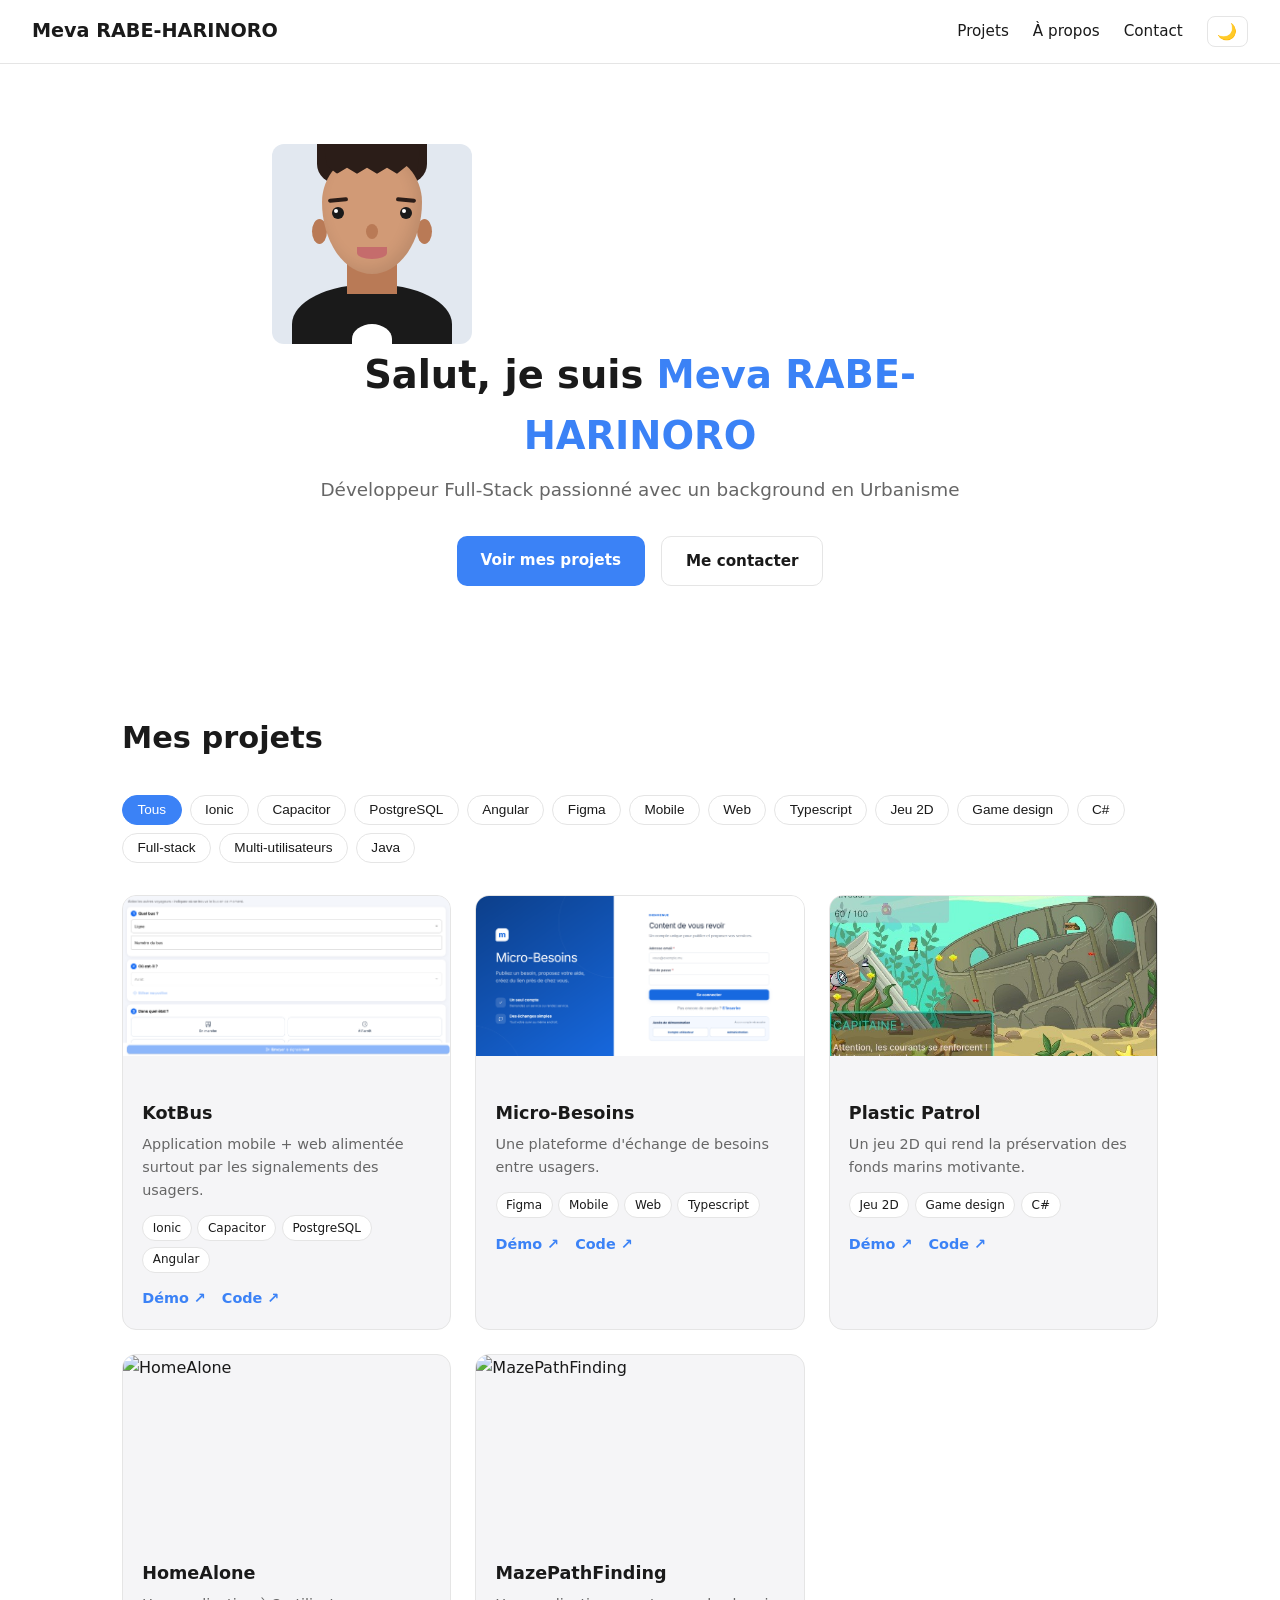
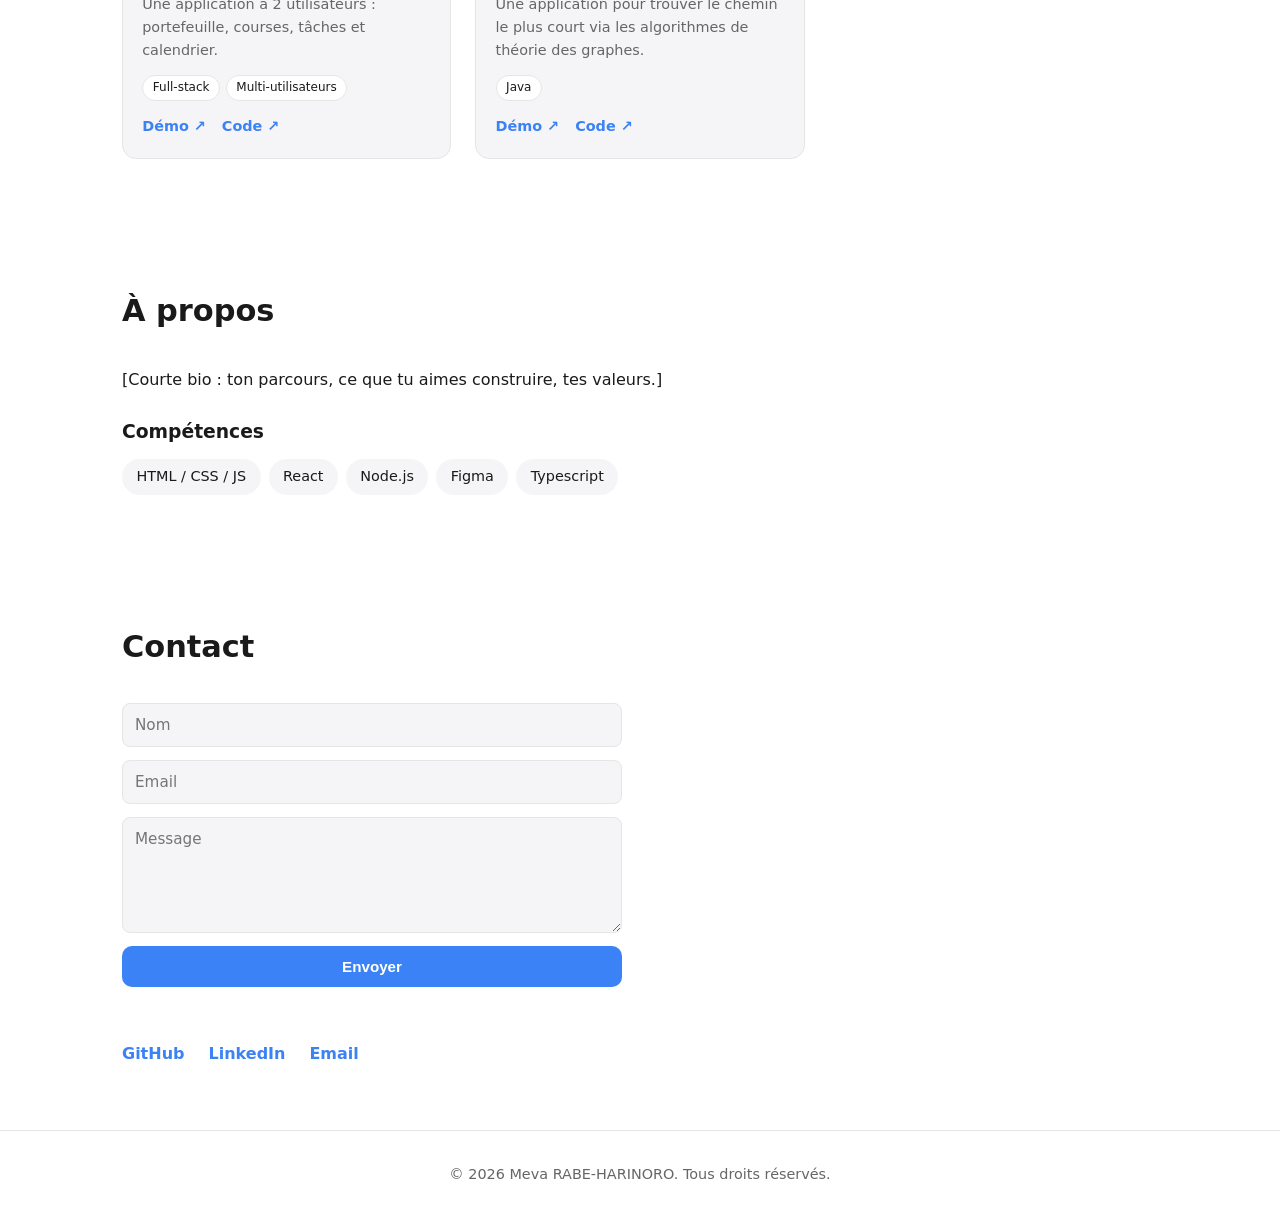
==== commit 3511b816: "Ajout projet Deepseek" ====
--- a/index.html
+++ b/index.html
@@ -1,106 +1,110 @@
 <!DOCTYPE html>
 <html lang="fr">
 <head>
-<meta charset="utf-8">
-<meta name="viewport" content="width=device-width, initial-scale=1">
-<title>Meva Rabe Harinoro | Développeuse full-stack / mobile</title>
-<meta name="description" content="Portfolio de Meva, ex-urbaniste devenue développeuse full-stack/mobile : KotBus, Micro-Besoins, Plastic Patrol, HomeAlone.">
-<meta property="og:title" content="Meva | Applications pour se déplacer et s'organiser">
-<meta property="og:type" content="website">
-<link rel="canonical" href="https://mevarabeharinoro.github.io/">
-<link rel="icon" href="assets/avatar.svg" type="image/svg+xml">
-<meta name="theme-color" content="#0B1F3A">
-<link rel="stylesheet" href="css/style.css">
-<script type="application/ld+json">{"@context":"https://schema.org","@type":"Person","name":"Meva Rabe Harinoro","jobTitle":"Développeuse full-stack / mobile","email":"mevarabeharinoro@gmail.com","sameAs":["https://www.linkedin.com/in/meva-rabe-harinoro/","https://github.com/mevarabeharinoro"]}</script>
+  <meta charset="UTF-8" />
+  <meta name="viewport" content="width=device-width, initial-scale=1.0" />
+  <meta name="description" content="Portfolio de Meva RABE-HARINORO — Développeur / Designer. Découvrez mes projets, compétences et contact." />
+  <meta name="author" content="Meva" />
+  <title>Meva RABE-HARINORO — Portfolio</title>
+  <link rel="stylesheet" href="css/style.css" />
 </head>
 <body>
-<button id="lang" aria-label="Changer de langue">EN</button>
-<!-- LIGNE DE BUS : un arrêt par section -->
-<nav aria-label="Navigation"><ul>
- <li><a href="#top" class="on"><span data-i="n_home">Accueil</span></a></li>
- <li><a href="#projets"><span data-i="n_proj">Projets</span></a></li>
- <li><a href="#parcours"><span data-i="n_path">Parcours</span></a></li>
- <li><a href="#contact"><span data-i="n_contact">Contact</span></a></li>
-</ul></nav>
+  <!-- NAVBAR -->
+  <header class="navbar">
+    <a href="#home" class="logo">Meva RABE-HARINORO</a>
+    <nav>
+      <a href="#projets">Projets</a>
+      <a href="#apropos">À propos</a>
+      <a href="#contact">Contact</a>
+      <button id="theme-toggle" aria-label="Changer de thème">🌙</button>
+    </nav>
+  </header>
 
-<main>
-<section id="top"><div class="wrap hero">
- <div>
-  <p class="eyebrow" data-i="eyebrow">LIGNE 01 · DÉVELOPPEUSE FULL-STACK / MOBILE EN FORMATION</p>
-  <h1 data-i="h1">Je construis des applications qui aident les gens à se déplacer et à s'organiser.</h1>
-  <p class="lead" data-i="lead">Ex-étudiante en urbanisme, aujourd'hui en Licence d'Informatique Appliquée. Je conçois le logiciel comme on conçoit un réseau : pour de vrais usagers.</p>
-  <a class="btn" href="#projets" data-i="cta">Voir les études de cas</a>
- </div>
- <!-- Remplacez par votre photo si vous préférez : assets/photo.jpg -->
- <img src="assets/avatar.svg" alt="Avatar illustré de Meva" width="300" height="300">
-</div></section>
+  <!-- HERO -->
+  <section id="home" class="hero">
+    <div class="css-avatar">
+      <!-- Arrière-plan des cheveux -->
+      <div class="hair-back"></div>
+      
+      <!-- Épaules et vêtements -->
+      <div class="shoulders"></div>
+      <div class="collar"></div>
+      
+      <!-- Cou et oreilles -->
+      <div class="neck"></div>
+      <div class="ear left"></div>
+      <div class="ear right"></div>
+      
+      <!-- Visage -->
+      <div class="face"></div>
+      
+      <!-- Cheveux avant -->
+      <div class="hair-front"></div>
+      
+      <!-- Traits du visage -->
+      <div class="eyebrow left"></div>
+      <div class="eyebrow right"></div>
+      <div class="eye left"></div>
+      <div class="eye right"></div>
+      <div class="nose"></div>
+      <div class="mouth"></div>
+    </div>
+    <!-- <img src="assets/Photo meva.jpg" alt="Photo" class="avatar" /> -->
+    <h1>Salut, je suis <span>Meva RABE-HARINORO</span></h1>
+    <p class="tagline">Développeur Full-Stack passionné avec un background en Urbanisme</p>
+    <div class="cta">
+      <a href="#projets" class="btn primary">Voir mes projets</a>
+      <a href="#contact" class="btn ghost">Me contacter</a>
+    </div>
+  </section>
 
-<!-- PROJETS : chaque carte est une étude de cas (TODO : vérifier textes, technos et liens) -->
-<section id="projets"><div class="wrap">
- <h2><small>Arrêt 02</small><span data-i="h_proj">Projets en études de cas</span></h2>
- <div class="cases">
-  <article class="case rv"><div class="num">01</div><div>
-   <h3>KotBus</h3>
-   <dl><dt data-i="pb">Problème</dt><dd data-i="k1p">Difficile de savoir quels bus existent, où ils sont et quand ils arrivent.</dd>
-   <dt data-i="so">Solution</dt><dd data-i="k1s">Application mobile + web alimentée surtout par les signalements des usagers.</dd></dl>
-   <span class="tag">Ionic</span><span class="tag">Capacitor</span><span class="tag">PostgreSQL</span><br>
-   <a href="https://github.com/mevarabeharinoro" data-i="view">Voir sur GitHub →</a></div></article>
-  <article class="case rv"><div class="num">02</div><div>
-   <h3>Micro-Besoins</h3>
-   <dl><dt data-i="pb">Problème</dt><dd data-i="k2p">Des besoins du quotidien restent souvent sans réponse.</dd>
-   <dt data-i="so">Solution</dt><dd data-i="k2s">Une plateforme d'échange de besoins entre usagers.</dd></dl>
-   <span class="tag">Figma</span><span class="tag">Mobile</span><span class="tag">Web</span><br>
-   <a href="https://github.com/mevarabeharinoro" data-i="view">Voir sur GitHub →</a></div></article>
-  <article class="case rv"><div class="num">03</div><div>
-   <h3>Plastic Patrol</h3>
-   <dl><dt data-i="pb">Problème</dt><dd data-i="k3p">Les jeunes sont difficiles à mobiliser pour la protection des océans.</dd>
-   <dt data-i="so">Solution</dt><dd data-i="k3s">Un jeu 2D qui rend la préservation des fonds marins motivante.</dd></dl>
-   <span class="tag">Jeu 2D</span><span class="tag">Game design</span><br>
-   <a href="https://github.com/mevarabeharinoro" data-i="view">Voir sur GitHub →</a></div></article>
-  <article class="case rv"><div class="num">04</div><div>
-   <h3>HomeAlone</h3>
-   <dl><dt data-i="pb">Problème</dt><dd data-i="k4p">Gérer une maison à deux, entre budget, courses, tâches et agenda.</dd>
-   <dt data-i="so">Solution</dt><dd data-i="k4s">Une application à 2 utilisateurs : portefeuille, courses, tâches et calendrier.</dd></dl>
-   <span class="tag">Full-stack</span><span class="tag">Multi-utilisateurs</span><br>
-   <a href="https://github.com/mevarabeharinoro" data-i="view">Voir sur GitHub →</a></div></article>
- </div>
-</div></section>
+  <!-- PROJETS -->
+  <section id="projets" class="section">
+    <h2>Mes projets</h2>
+    <div id="filters" class="filters"></div>
+    <div id="projects-grid" class="projects-grid">
+      <p class="loading">Chargement des projets…</p>
+    </div>
+  </section>
 
-<!-- PARCOURS : à propos + urbanisme + IA réunis en une seule histoire -->
-<section id="parcours"><div class="wrap">
- <h2><small>Arrêt 03</small><span data-i="h_path">D'urbaniste à développeuse</span></h2>
- <div class="blocks">
-  <div class="blk rv"><h3 data-i="b1">Mon parcours</h3><p data-i="b1t">J'ai commencé par le génie civil et l'urbanisme, puis je suis passée à l'informatique. Je suis en 3e année de Licence en Informatique Appliquée (Université des Mascareignes), avec l'objectif du développement full-stack et mobile.</p></div>
-  <div class="blk rv"><h3 data-i="b2">Mémoire d'urbanisme</h3><p data-i="b2t">Amélioration de la fluidité de la circulation entre Antananarivo et ses périphéries : le cas d'Itaosy. C'est pour ça que je pense mobilité d'abord, code ensuite.</p></div>
-  <div class="blk wide rv"><h3 data-i="b3">Compétences et outils</h3>
-   <p data-i="b3t">Logiciel et design</p>
-   <span class="tag">Angular</span><span class="tag">React</span><span class="tag">Ionic</span><span class="tag">Capacitor</span><span class="tag">PostgreSQL</span><span class="tag">Java</span><span class="tag">MATLAB</span><span class="tag">Figma</span><span class="tag">Vitest</span><span class="tag">Playwright</span>
-   <p data-i="b3u" style="margin-top:.8rem">Urbanisme, SIG et CAO</p>
-   <span class="tag">ArcGIS</span><span class="tag">QGIS</span><span class="tag">AutoCAD</span><span class="tag">ArchiCAD</span><span class="tag">Revit</span><span class="tag">SketchUp</span></div>
-  <div class="blk wide rv" style="background:#fff;color:var(--navy)"><h3 data-i="b4">L'IA comme copilote</h3><p data-i="b4t">J'utilise l'IA pour explorer des idées, générer des squelettes de code, déboguer et écrire des tests, puis je relis et adapte tout. Résultat : des prototypes plus rapides, un apprentissage accéléré et plus de temps pour les vrais besoins des utilisateurs.</p></div>
- </div>
-</div></section>
+  <!-- À PROPOS -->
+  <section id="apropos" class="section">
+    <h2>À propos</h2>
+    <p>
+      [Courte bio : ton parcours, ce que tu aimes construire, tes valeurs.]
+    </p>
+    <h3>Compétences</h3>
+    <ul class="skills">
+      <li>HTML / CSS / JS</li>
+      <li>React</li>
+      <li>Node.js</li>
+      <li>Figma</li>
+      <li>Typescript</li>
+    </ul>
+  </section>
 
-<section id="contact"><div class="wrap">
- <h2><small>Terminus</small><span data-i="h_contact">Contact</span></h2>
- <div class="two">
-  <!-- Remplacez VOTRE_ID par votre identifiant Formspree. Sinon : repli vers votre client mail. -->
-  <form action="https://formspree.io/f/VOTRE_ID" method="POST">
-   <input name="name" data-ph="f_name" placeholder="Votre nom" required aria-label="Nom">
-   <input name="email" type="email" data-ph="f_mail" placeholder="Votre email" required aria-label="Email">
-   <textarea name="message" rows="5" data-ph="f_msg" placeholder="Votre message" required aria-label="Message"></textarea>
-   <button class="btn" type="submit" data-i="send">Envoyer</button>
-   <p id="status" role="status"></p>
-  </form>
-  <div class="links">
-   <a href="https://www.linkedin.com/in/meva-rabe-harinoro/" rel="noopener" target="_blank">→ LinkedIn</a>
-   <a href="https://github.com/mevarabeharinoro" rel="noopener" target="_blank">→ GitHub</a>
-   <a href="mailto:mevarabeharinoro@gmail.com">→ mevarabeharinoro@gmail.com</a>
-  </div>
- </div>
-</div></section>
-</main>
-<footer>© 2026 Meva Rabe Harinoro · <span data-i="foot">Conçu et développé par Meva</span></footer>
-<script src="js/main.js" defer></script>
+  <!-- CONTACT -->
+  <section id="contact" class="section">
+    <h2>Contact</h2>
+    <form id="contact-form">
+      <input type="text" name="name" placeholder="Nom" required />
+      <input type="email" name="email" placeholder="Email" required />
+      <textarea name="message" rows="5" placeholder="Message" required></textarea>
+      <button type="submit" class="btn primary">Envoyer</button>
+      <p id="form-status" class="form-status"></p>
+    </form>
+    <div class="socials">
+      <a href="https://github.com/mevarabeharinoro" target="_blank" rel="noopener">GitHub</a>
+      <a href="https://www.linkedin.com/in/meva-rabe-harinoro/" target="_blank" rel="noopener">LinkedIn</a>
+      <a href="mailto:mevarabeharinoro@gmail.com">Email</a>
+    </div>
+  </section>
+
+  <footer>
+    <p>© <span id="year"></span> Meva RABE-HARINORO. Tous droits réservés.</p>
+  </footer>
+
+  <script src="js/projects.js"></script>
+  <script src="js/main.js"></script>
 </body>
-</html>
+</html>
--- a/css/style.css
+++ b/css/style.css
@@ -1,65 +1,376 @@
-/* Concept : le site est une ligne de bus, chaque section est un arret */
-:root{--navy:#0B1F3A;--paper:#F4F1E8;--grid:#dcd6c2;--hot:#FF6B1A;--mute:#4b5a70}
-*{box-sizing:border-box;margin:0}
-html{scroll-behavior:smooth}
-body{font-family:system-ui,-apple-system,"Segoe UI",sans-serif;color:var(--navy);line-height:1.65;
- background:var(--paper);background-image:linear-gradient(var(--grid) 1px,transparent 1px),linear-gradient(90deg,var(--grid) 1px,transparent 1px);background-size:32px 32px}
-.mono,.tag,nav a,.eyebrow,.num{font-family:ui-monospace,"SF Mono",Menlo,Consolas,monospace}
-main{padding-left:6rem}
-.wrap{max-width:960px;margin:auto;padding:0 1.5rem}
-section{padding:6rem 0;min-height:70vh}
-h2{font-size:clamp(1.8rem,4vw,2.6rem);margin-bottom:2rem}
-h2 small{display:block;font-size:.8rem;color:var(--hot);letter-spacing:.15em;text-transform:uppercase;margin-bottom:.4rem}
-/* Ligne de bus (navigation) */
-nav{position:fixed;left:1.4rem;top:50%;transform:translateY(-50%);z-index:20}
-nav ul{list-style:none;padding:0;display:grid;gap:2.2rem;position:relative}
-nav ul::before{content:"";position:absolute;left:8px;top:0;bottom:0;width:4px;background:var(--navy)}
-nav a{position:relative;display:flex;align-items:center;gap:.8rem;text-decoration:none;color:var(--navy);font-size:.8rem}
-nav a::before{content:"";width:20px;height:20px;border-radius:50%;background:var(--paper);border:4px solid var(--navy);flex:none;transition:.25s}
-nav a span{opacity:0;transform:translateX(-6px);transition:.25s;background:var(--paper);padding:0 .4rem}
-nav a:hover span,nav a.on span{opacity:1;transform:none}
-nav a.on::before{background:var(--hot);border-color:var(--hot);transform:scale(1.25)}
-#lang{position:fixed;top:1rem;right:1rem;z-index:20;font:700 .8rem ui-monospace,monospace;background:var(--navy);color:var(--paper);border:0;border-radius:4px;padding:.45rem .8rem;cursor:pointer}
-/* Hero */
-.hero{display:grid;grid-template-columns:1.3fr .7fr;gap:2rem;align-items:center}
-.eyebrow{color:var(--hot);font-size:.85rem;letter-spacing:.08em;margin-bottom:1rem}
-h1{font-size:clamp(2rem,5vw,3.4rem);line-height:1.12;margin-bottom:1.2rem}
-.hero p.lead{color:var(--mute);max-width:36rem;margin-bottom:1.8rem}
-.btn{display:inline-block;background:var(--hot);color:var(--navy);font-weight:800;text-decoration:none;padding:.8rem 1.4rem;border:2px solid var(--navy);box-shadow:4px 4px 0 var(--navy);cursor:pointer;font-size:1rem;transition:.15s}
-.btn:hover{transform:translate(2px,2px);box-shadow:2px 2px 0 var(--navy)}
-.hero img{width:100%;max-width:300px;justify-self:center;border:3px solid var(--navy);border-radius:50%;box-shadow:8px 8px 0 var(--hot)}
-/* Etudes de cas */
-.cases{display:grid;gap:1.6rem}
-.case{display:grid;grid-template-columns:auto 1fr;gap:1.4rem;background:#fff;border:2px solid var(--navy);padding:1.6rem;box-shadow:6px 6px 0 var(--navy);transition:.2s}
-.case:hover{transform:translate(-3px,-3px);box-shadow:9px 9px 0 var(--hot)}
-.num{background:var(--navy);color:var(--paper);font-weight:800;font-size:1.3rem;height:3rem;min-width:3rem;display:grid;place-items:center;border-radius:8px}
-.case h3{font-size:1.35rem;margin-bottom:.5rem}
-.case dl{display:grid;grid-template-columns:auto 1fr;gap:.2rem 1rem;margin-bottom:.8rem}
-.case dt{font:700 .75rem ui-monospace,monospace;color:var(--hot);text-transform:uppercase;padding-top:.25rem}
-.tag{display:inline-block;border:1.5px solid var(--navy);font-size:.75rem;padding:.05rem .55rem;margin:0 .3rem .3rem 0}
-.case a{font-weight:700;color:var(--navy)}
-/* Parcours */
-.blocks{display:grid;grid-template-columns:1fr 1fr;gap:1.4rem}
-.blk{background:#fff;border:2px solid var(--navy);padding:1.5rem}
-.blk.wide{grid-column:1/-1;background:var(--navy);color:var(--paper)}
-.blk.wide .tag{border-color:var(--paper)}
-.blk h3{font-size:1.1rem;margin-bottom:.5rem}
-/* Contact */
-form{display:grid;gap:.9rem}
-input,textarea{width:100%;padding:.8rem;border:2px solid var(--navy);background:#fff;font:inherit;border-radius:0}
-input:focus,textarea:focus{outline:3px solid var(--hot)}
-.two{display:grid;grid-template-columns:1fr 1fr;gap:2rem}
-.links{display:grid;gap:.9rem;align-content:start;font-weight:700}
-.links a{color:var(--navy)}
-footer{padding:2rem;text-align:center;font-size:.85rem;color:var(--mute)}
-.rv{opacity:0;transform:translateY(20px);transition:.6s}.rv.in{opacity:1;transform:none}
-@media(prefers-reduced-motion:reduce){*{transition:none!important}.rv{opacity:1;transform:none}}
-@media(max-width:800px){
- main{padding:4.5rem 0 0}
- nav{left:0;right:0;top:0;transform:none;background:var(--paper);border-bottom:2px solid var(--navy);padding:.9rem 4rem .9rem 1.2rem}
- nav ul{display:flex;gap:0;justify-content:space-between}
- nav ul::before{left:0;right:0;top:8px;bottom:auto;width:auto;height:4px}
- nav a{flex-direction:column;gap:.2rem}nav a span{opacity:1;transform:none;font-size:.65rem;background:none}
- .hero,.two,.blocks{grid-template-columns:1fr}.hero img{order:-1;max-width:200px}
- .case{grid-template-columns:1fr}
-}
+/* ---------- Variables & reset ---------- */
+:root {
+  --bg: #ffffff;
+  --text: #1a1a1a;
+  --muted: #666;
+  --card: #f5f5f7;
+  --accent: #3b82f6;
+  --border: #e5e5e5;
+}
+
+body.dark {
+  --bg: #0f1115;
+  --text: #f2f2f2;
+  --muted: #a1a1aa;
+  --card: #1a1d24;
+  --accent: #60a5fa;
+  --border: #2a2d36;
+}
+
+* { box-sizing: border-box; margin: 0; padding: 0; }
+
+html { scroll-behavior: smooth; }
+
+body {
+  font-family: system-ui, -apple-system, "Segoe UI", Roboto, sans-serif;
+  background: var(--bg);
+  color: var(--text);
+  line-height: 1.6;
+  transition: background 0.3s, color 0.3s;
+}
+
+/* ---------- Navbar ---------- */
+.navbar {
+  position: sticky;
+  top: 0;
+  z-index: 10;
+  display: flex;
+  justify-content: space-between;
+  align-items: center;
+  padding: 1rem 2rem;
+  background: var(--bg);
+  border-bottom: 1px solid var(--border);
+  backdrop-filter: blur(8px);
+}
+
+.logo { font-weight: 700; font-size: 1.2rem; color: var(--text); text-decoration: none; }
+
+.navbar nav { display: flex; gap: 1.5rem; align-items: center; }
+
+.navbar nav a { color: var(--text); text-decoration: none; font-size: 0.95rem; }
+.navbar nav a:hover { color: var(--accent); }
+
+#theme-toggle {
+  background: none; border: 1px solid var(--border);
+  border-radius: 8px; padding: 0.3rem 0.6rem; cursor: pointer;
+  font-size: 1rem;
+}
+
+/* ---------- Hero ---------- */
+.hero {
+  text-align: center;
+  padding: 5rem 2rem 4rem;
+  max-width: 800px;
+  margin: 0 auto;
+}
+
+.avatar {
+  width: 120px; height: 120px;
+  border-radius: 50%;
+  object-fit: cover;
+  border: 3px solid var(--accent);
+  margin-bottom: 1.5rem;
+}
+
+.hero h1 { font-size: 2.4rem; margin-bottom: 0.5rem; }
+.hero h1 span { color: var(--accent); }
+.tagline { color: var(--muted); font-size: 1.15rem; margin-bottom: 2rem; }
+
+.cta { display: flex; gap: 1rem; justify-content: center; flex-wrap: wrap; }
+
+.btn {
+  padding: 0.75rem 1.5rem;
+  border-radius: 10px;
+  text-decoration: none;
+  font-weight: 600;
+  transition: transform 0.2s, opacity 0.2s;
+  border: none;
+  cursor: pointer;
+  font-size: 0.95rem;
+}
+
+.btn:hover { transform: translateY(-2px); }
+.btn.primary { background: var(--accent); color: #fff; }
+.btn.ghost { border: 1px solid var(--border); color: var(--text); background: transparent; }
+
+/* ---------- Sections ---------- */
+.section { max-width: 1100px; margin: 0 auto; padding: 4rem 2rem; }
+.section h2 { font-size: 1.9rem; margin-bottom: 2rem; }
+.section h3 { margin: 1.5rem 0 0.75rem; }
+
+.skills { display: flex; flex-wrap: wrap; gap: 0.5rem; list-style: none; }
+.skills li {
+  background: var(--card); padding: 0.4rem 0.9rem;
+  border-radius: 999px; font-size: 0.9rem;
+}
+
+/* ---------- Filtres ---------- */
+.filters { display: flex; flex-wrap: wrap; gap: 0.5rem; margin-bottom: 2rem; }
+
+.filter-btn {
+  padding: 0.4rem 0.9rem;
+  border-radius: 999px;
+  border: 1px solid var(--border);
+  background: transparent;
+  color: var(--text);
+  cursor: pointer;
+  font-size: 0.85rem;
+  transition: all 0.2s;
+}
+
+.filter-btn.active, .filter-btn:hover { background: var(--accent); color: #fff; border-color: var(--accent); }
+
+/* ---------- Grille de projets ---------- */
+.projects-grid {
+  display: grid;
+  grid-template-columns: repeat(auto-fill, minmax(280px, 1fr));
+  gap: 1.5rem;
+}
+
+.card {
+  background: var(--card);
+  border-radius: 14px;
+  overflow: hidden;
+  border: 1px solid var(--border);
+  transition: transform 0.25s, box-shadow 0.25s;
+}
+
+.card:hover { transform: translateY(-6px); box-shadow: 0 12px 30px rgba(0,0,0,0.08); }
+
+.card img { width: 100%; height: 160px; object-fit: cover; display: block; }
+
+.card-body { padding: 1.2rem; }
+.card-body h3 { margin-bottom: 0.4rem; font-size: 1.1rem; }
+.card-body p { color: var(--muted); font-size: 0.9rem; margin-bottom: 0.8rem; }
+
+.tags { display: flex; flex-wrap: wrap; gap: 0.35rem; margin-bottom: 0.9rem; }
+.tag {
+  background: var(--bg); border: 1px solid var(--border);
+  padding: 0.15rem 0.6rem; border-radius: 999px; font-size: 0.75rem;
+}
+
+.card-links { display: flex; gap: 1rem; }
+.card-links a { color: var(--accent); text-decoration: none; font-size: 0.9rem; font-weight: 600; }
+.card-links a:hover { text-decoration: underline; }
+
+/* ---------- Formulaire ---------- */
+#contact-form { display: flex; flex-direction: column; gap: 0.8rem; max-width: 500px; margin-bottom: 1.5rem; }
+
+#contact-form input, #contact-form textarea {
+  padding: 0.75rem;
+  border-radius: 8px;
+  border: 1px solid var(--border);
+  background: var(--card);
+  color: var(--text);
+  font-family: inherit;
+  font-size: 0.95rem;
+}
+
+#contact-form input:focus, #contact-form textarea:focus {
+  outline: none; border-color: var(--accent);
+}
+
+.form-status { font-size: 0.9rem; color: var(--accent); min-height: 1.2em; }
+
+.socials { display: flex; gap: 1.5rem; }
+.socials a { color: var(--accent); text-decoration: none; font-weight: 600; }
+.socials a:hover { text-decoration: underline; }
+
+/* ---------- Footer ---------- */
+footer { text-align: center; padding: 2rem; color: var(--muted); font-size: 0.9rem; border-top: 1px solid var(--border); }
+
+/* ---------- Animations ---------- */
+.fade-in { opacity: 0; transform: translateY(20px); transition: opacity 0.6s, transform 0.6s; }
+.fade-in.visible { opacity: 1; transform: translateY(0); }
+
+.loading, .error { color: var(--muted); text-align: center; grid-column: 1 / -1; }
+
+/* ---------- Responsive ---------- */
+@media (max-width: 600px) {
+  .navbar { padding: 1rem; }
+  .navbar nav { gap: 1rem; }
+  .hero h1 { font-size: 1.8rem; }
+  .section { padding: 3rem 1.2rem; }
+}
+
+.avatar {
+  /* 1. Dimensions de l'avatar */
+  width: 120px;
+  height: 120px;
+  
+  /* 2. Transformation en cercle parfait */
+  border-radius: 50%;
+  
+  /* 3. Recadrage intelligent de la photo (le visage reste centré) */
+  object-fit: cover;
+  object-position: center 20%; /* Ajuste pour garder le visage bien centré */
+  
+  /* 4. Finitions esthétiques */
+  border: 3px solid #3b82f6; /* Bordure bleue (couleur d'accent du portfolio) */
+  box-shadow: 0 4px 12px rgba(0, 0, 0, 0.15); /* Légère ombre portée */
+  background-color: #f5f5f7; /* Fond de secours si l'image met du temps à charger */
+  
+  /* 5. Bonus : animation au survol (optionnel) */
+  transition: transform 0.3s ease, box-shadow 0.3s ease;
+  display: block; /* Évite les espaces vides sous l'image */
+}
+
+/* Effet au survol (optionnel) */
+.avatar:hover {
+  transform: scale(1.05);
+  box-shadow: 0 6px 20px rgba(0, 0, 0, 0.25);
+}
+
+/* --- Conteneur de l'avatar --- */
+.css-avatar {
+  position: relative;
+  width: 200px;
+  height: 200px;
+  background-color: #e2e8f0; /* Fond gris clair type photo d'identité */
+  border-radius: 12px; /* Coins légèrement arrondis */
+  overflow: hidden;
+  display: flex;
+  justify-content: center;
+  align-items: flex-end;
+}
+
+/* --- Épaules / Vêtements (Veste noire) --- */
+.css-avatar .shoulders {
+  position: absolute;
+  bottom: -20px;
+  width: 160px;
+  height: 80px;
+  background-color: #1a1a1a; /* Veste noire */
+  border-radius: 50% 50% 0 0;
+  z-index: 1;
+}
+
+/* --- Col blanc de la chemise --- */
+.css-avatar .collar {
+  position: absolute;
+  bottom: -10px;
+  width: 40px;
+  height: 30px;
+  background-color: #ffffff; /* Chemise blanche */
+  border-radius: 50% 50% 0 0;
+  z-index: 2;
+}
+
+/* --- Cou --- */
+.css-avatar .neck {
+  position: absolute;
+  bottom: 50px;
+  width: 50px;
+  height: 40px;
+  background-color: #b97a56; /* Couleur de peau (ombre) */
+  z-index: 2;
+}
+
+/* --- Tête / Visage --- */
+.css-avatar .face {
+  position: absolute;
+  bottom: 70px;
+  width: 100px;
+  height: 120px;
+  background-color: #d19a76; /* Couleur de peau principale */
+  border-radius: 45% 45% 50% 50% / 40% 40% 60% 60%; /* Forme de visage ovale */
+  z-index: 3;
+  box-shadow: inset -5px -5px 15px rgba(0,0,0,0.1); /* Légère ombre pour le volume */
+}
+
+/* --- Cheveux (Arrière) --- */
+.css-avatar .hair-back {
+  position: absolute;
+  bottom: 160px;
+  width: 110px;
+  height: 100px;
+  background-color: #2b1d18; /* Brun très foncé */
+  border-radius: 50% 50% 20% 20%;
+  z-index: 2;
+}
+
+/* --- Cheveux (Front / Ligne de cheveux) --- */
+.css-avatar .hair-front {
+  position: absolute;
+  bottom: 170px;
+  width: 100px;
+  height: 40px;
+  background-color: #2b1d18;
+  border-radius: 50% 50% 20% 20%;
+  z-index: 4;
+  /* Effet de petits cheveux naturels */
+  clip-path: polygon(0 0, 100% 0, 95% 100%, 85% 80%, 75% 100%, 65% 85%, 55% 100%, 45% 85%, 35% 100%, 25% 85%, 15% 100%, 5% 80%);
+}
+
+/* --- Oreilles --- */
+.css-avatar .ear {
+  position: absolute;
+  bottom: 100px;
+  width: 15px;
+  height: 25px;
+  background-color: #b97a56;
+  border-radius: 50%;
+  z-index: 2;
+}
+.css-avatar .ear.left { left: 40px; }
+.css-avatar .ear.right { right: 40px; }
+
+/* --- Yeux --- */
+.css-avatar .eye {
+  position: absolute;
+  bottom: 125px;
+  width: 12px;
+  height: 12px;
+  background-color: #1a1a1a;
+  border-radius: 50%;
+  z-index: 5;
+}
+.css-avatar .eye.left { left: 60px; }
+.css-avatar .eye.right { right: 60px; }
+
+/* Reflet dans les yeux */
+.css-avatar .eye::after {
+  content: '';
+  position: absolute;
+  top: 2px;
+  left: 2px;
+  width: 4px;
+  height: 4px;
+  background-color: #ffffff;
+  border-radius: 50%;
+}
+
+/* --- Sourcils --- */
+.css-avatar .eyebrow {
+  position: absolute;
+  bottom: 142px;
+  width: 20px;
+  height: 4px;
+  background-color: #2b1d18;
+  border-radius: 4px;
+  z-index: 5;
+}
+.css-avatar .eyebrow.left { left: 56px; transform: rotate(-5deg); }
+.css-avatar .eyebrow.right { right: 56px; transform: rotate(5deg); }
+
+/* --- Nez --- */
+.css-avatar .nose {
+  position: absolute;
+  bottom: 105px;
+  width: 12px;
+  height: 15px;
+  background-color: #b97a56; /* Ombre du nez */
+  border-radius: 50%;
+  z-index: 5;
+}
+
+/* --- Bouche / Lèvres --- */
+.css-avatar .mouth {
+  position: absolute;
+  bottom: 85px;
+  width: 30px;
+  height: 12px;
+  background-color: #c56c6c; /* Lèvres rosées */
+  border-radius: 0 0 50% 50%;
+  z-index: 5;
+}
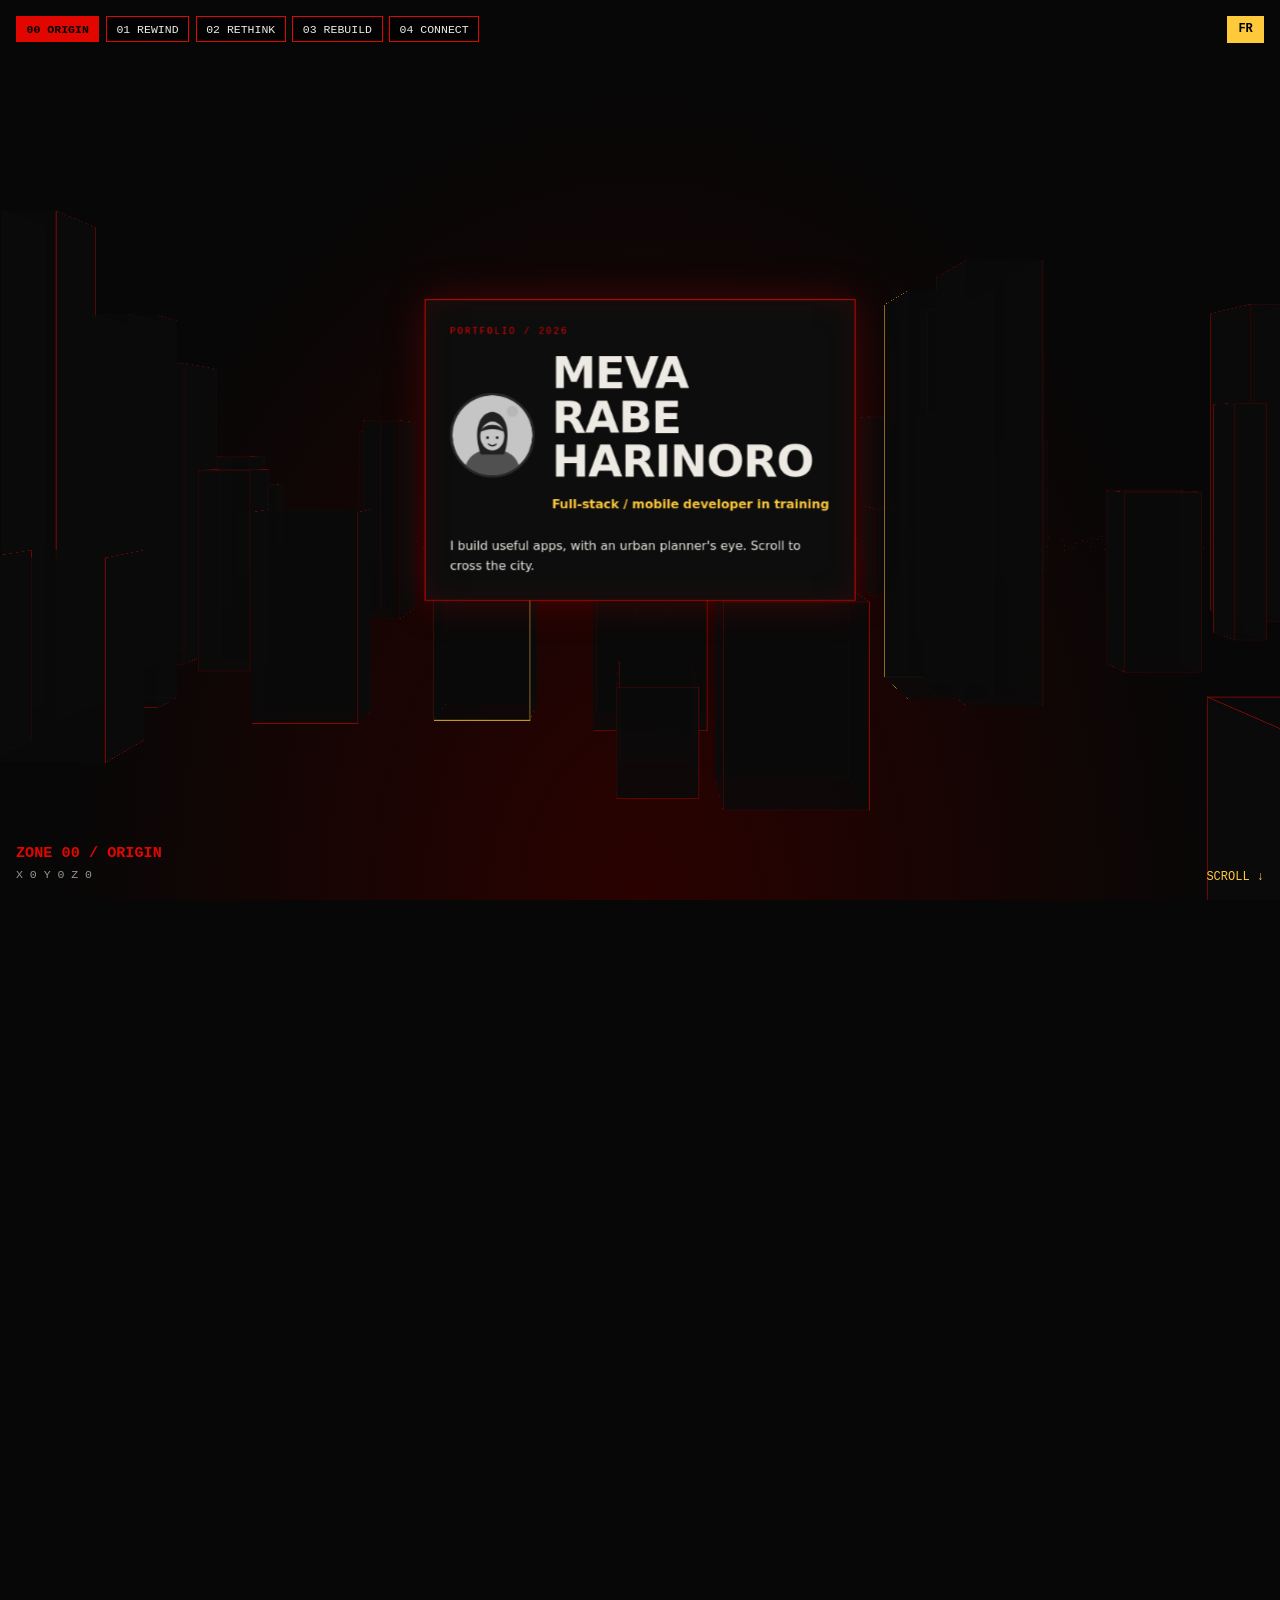
==== commit 23514260: "Nouveau style 3D" ====
--- a/index.html
+++ b/index.html
@@ -1,110 +1,81 @@
 <!DOCTYPE html>
 <html lang="fr">
 <head>
-  <meta charset="UTF-8" />
-  <meta name="viewport" content="width=device-width, initial-scale=1.0" />
-  <meta name="description" content="Portfolio de Meva RABE-HARINORO — Développeur / Designer. Découvrez mes projets, compétences et contact." />
-  <meta name="author" content="Meva" />
-  <title>Meva RABE-HARINORO — Portfolio</title>
-  <link rel="stylesheet" href="css/style.css" />
+<meta charset="utf-8">
+<meta name="viewport" content="width=device-width, initial-scale=1">
+<title>Meva Rabe Harinoro | Portfolio développeuse full-stack / mobile</title>
+<meta name="description" content="Portfolio 3D de Meva, ex-urbaniste devenue développeuse full-stack/mobile : KotBus, Micro-Besoins, Plastic Patrol, HomeAlone.">
+<meta property="og:title" content="Meva | Traversez la ville, découvrez mes projets">
+<meta property="og:type" content="website">
+<link rel="canonical" href="https://mevarabeharinoro.github.io/">
+<link rel="icon" href="assets/avatar.svg" type="image/svg+xml">
+<meta name="theme-color" content="#070707">
+<link rel="stylesheet" href="css/style.css">
+<script type="application/ld+json">{"@context":"https://schema.org","@type":"Person","name":"Meva Rabe Harinoro","jobTitle":"Développeuse full-stack / mobile","email":"mevarabeharinoro@gmail.com","sameAs":["https://www.linkedin.com/in/meva-rabe-harinoro/","https://github.com/mevarabeharinoro"]}</script>
 </head>
 <body>
-  <!-- NAVBAR -->
-  <header class="navbar">
-    <a href="#home" class="logo">Meva RABE-HARINORO</a>
-    <nav>
-      <a href="#projets">Projets</a>
-      <a href="#apropos">À propos</a>
-      <a href="#contact">Contact</a>
-      <button id="theme-toggle" aria-label="Changer de thème">🌙</button>
-    </nav>
-  </header>
+<button id="lang" aria-label="Changer de langue">EN</button>
+<nav id="nav" aria-label="Zones"></nav>
+<div id="hud" aria-hidden="true"></div>
+<div id="hint" data-i="hint">SCROLL ↓</div>
 
-  <!-- HERO -->
-  <section id="home" class="hero">
-    <div class="css-avatar">
-      <!-- Arrière-plan des cheveux -->
-      <div class="hair-back"></div>
-      
-      <!-- Épaules et vêtements -->
-      <div class="shoulders"></div>
-      <div class="collar"></div>
-      
-      <!-- Cou et oreilles -->
-      <div class="neck"></div>
-      <div class="ear left"></div>
-      <div class="ear right"></div>
-      
-      <!-- Visage -->
-      <div class="face"></div>
-      
-      <!-- Cheveux avant -->
-      <div class="hair-front"></div>
-      
-      <!-- Traits du visage -->
-      <div class="eyebrow left"></div>
-      <div class="eyebrow right"></div>
-      <div class="eye left"></div>
-      <div class="eye right"></div>
-      <div class="nose"></div>
-      <div class="mouth"></div>
-    </div>
-    <!-- <img src="assets/Photo meva.jpg" alt="Photo" class="avatar" /> -->
-    <h1>Salut, je suis <span>Meva RABE-HARINORO</span></h1>
-    <p class="tagline">Développeur Full-Stack passionné avec un background en Urbanisme</p>
-    <div class="cta">
-      <a href="#projets" class="btn primary">Voir mes projets</a>
-      <a href="#contact" class="btn ghost">Me contacter</a>
-    </div>
-  </section>
+<!-- Les panneaux sont du vrai HTML : lisibles, indexables, et empilés sans la 3D -->
+<div id="stage"><div id="world">
+ <section class="panel" id="top">
+  <p class="lbl" data-i="s0">PORTFOLIO / 2026</p>
+  <div class="id"><img src="assets/avatar.svg" alt="Avatar de Meva" width="110" height="110">
+  <div><h1 data-i="h1">Meva <span>Rabe Harinoro</span></h1>
+  <p class="role" data-i="role">Développeuse full-stack / mobile en formation</p></div></div>
+  <p data-i="hook" style="margin-top:1rem">Je construis des applications utiles, avec un regard d'urbaniste. Scrollez pour traverser la ville.</p>
+ </section>
 
-  <!-- PROJETS -->
-  <section id="projets" class="section">
-    <h2>Mes projets</h2>
-    <div id="filters" class="filters"></div>
-    <div id="projects-grid" class="projects-grid">
-      <p class="loading">Chargement des projets…</p>
-    </div>
-  </section>
+ <section class="panel" id="rewind">
+  <p class="lbl" data-i="rw1">Là où tout commence</p>
+  <h2><em data-i="rw">Let's rewind</em></h2>
+  <!-- TODO : ajoutez 1 ou 2 touches personnelles (passions, valeurs) -->
+  <p data-i="rwt">Basée à Maurice, avec des racines à Madagascar, bilingue. Curieuse de nature, j'aime transformer une idée en prototype qui sert vraiment.</p>
+ </section>
 
-  <!-- À PROPOS -->
-  <section id="apropos" class="section">
-    <h2>À propos</h2>
-    <p>
-      [Courte bio : ton parcours, ce que tu aimes construire, tes valeurs.]
-    </p>
-    <h3>Compétences</h3>
-    <ul class="skills">
-      <li>HTML / CSS / JS</li>
-      <li>React</li>
-      <li>Node.js</li>
-      <li>Figma</li>
-      <li>Typescript</li>
-    </ul>
-  </section>
+ <section class="panel big" id="rethink">
+  <p class="lbl" data-i="rt1">Études, projets et stage</p>
+  <h2><em data-i="rt">Let's rethink</em></h2>
+  <p data-i="rtt">Licence en Informatique Appliquée en 3e année (Université des Mascareignes), vice-major de ma promotion. Stage terminé avec succès dans une entreprise qui travaille en Scrum. Outils : PHP, HTML, CSS, Java, GitHub, Jira, Angular, React, Ionic.</p>
+  <!-- TODO : vérifiez les textes et ajoutez les liens GitHub/démo de chaque projet -->
+  <div class="mini">
+   <div><b>KotBus</b><span data-i="k1">Appli hybride des bus : lesquels, où, quand, alimentée par les signalements des usagers.</span></div>
+   <div><b>Micro-Besoins</b><span data-i="k2">Plateforme d'échange de besoins entre usagers.</span></div>
+   <div><b>Plastic Patrol</b><span data-i="k3">Jeu 2D qui motive les jeunes à préserver les fonds marins.</span></div>
+   <div><b>HomeAlone</b><span data-i="k4">Gestion d'une maison à deux : portefeuille, courses, tâches, calendrier.</span></div>
+  </div>
+  <p data-i="ai" class="mono" style="font-size:.85rem;color:var(--amb)">L'IA est mon copilote de code : idées, squelettes, débogage, tests. Je relis et adapte toujours.</p>
+ </section>
 
-  <!-- CONTACT -->
-  <section id="contact" class="section">
-    <h2>Contact</h2>
-    <form id="contact-form">
-      <input type="text" name="name" placeholder="Nom" required />
-      <input type="email" name="email" placeholder="Email" required />
-      <textarea name="message" rows="5" placeholder="Message" required></textarea>
-      <button type="submit" class="btn primary">Envoyer</button>
-      <p id="form-status" class="form-status"></p>
-    </form>
-    <div class="socials">
-      <a href="https://github.com/mevarabeharinoro" target="_blank" rel="noopener">GitHub</a>
-      <a href="https://www.linkedin.com/in/meva-rabe-harinoro/" target="_blank" rel="noopener">LinkedIn</a>
-      <a href="mailto:mevarabeharinoro@gmail.com">Email</a>
-    </div>
-  </section>
+ <section class="panel" id="rebuild">
+  <p class="lbl" data-i="rb1">Avant le code : les villes</p>
+  <h2><em data-i="rb">Let's rebuild</em></h2>
+  <p data-i="rbt">J'ai commencé par le génie civil et l'urbanisme. Mon mémoire portait sur la fluidité de la circulation entre Antananarivo et ses périphéries : le cas d'Itaosy. Hier j'optimisais la façon dont une ville circule, aujourd'hui j'optimise l'expérience des utilisateurs d'une application.</p>
+  <p style="margin:.8rem 0 .3rem"><span class="tag">ArcGIS</span><span class="tag">QGIS</span><span class="tag">AutoCAD</span><span class="tag">ArchiCAD</span><span class="tag">Revit</span><span class="tag">SketchUp</span></p>
+ </section>
 
-  <footer>
-    <p>© <span id="year"></span> Meva RABE-HARINORO. Tous droits réservés.</p>
-  </footer>
-
-  <script src="js/projects.js"></script>
-  <script src="js/main.js"></script>
+ <section class="panel" id="connect">
+  <p class="lbl" data-i="cn1">Prochain arrêt : vous</p>
+  <h2><em data-i="cn">Let's connect</em></h2>
+  <p data-i="cnt">Un projet, un stage, un poste en tête ? Parlons-en.</p>
+  <!-- Remplacez VOTRE_ID par votre identifiant Formspree. Sinon : repli vers votre client mail. -->
+  <form action="https://formspree.io/f/VOTRE_ID" method="POST">
+   <input name="name" data-ph="f_name" placeholder="Votre nom" required aria-label="Nom">
+   <input name="email" type="email" data-ph="f_mail" placeholder="Votre email" required aria-label="Email">
+   <textarea name="message" rows="4" data-ph="f_msg" placeholder="Votre message" required aria-label="Message"></textarea>
+   <button class="btn" type="submit" data-i="send">Envoyer</button>
+   <p id="status" role="status"></p>
+  </form>
+  <div class="links">
+   <a href="https://www.linkedin.com/in/meva-rabe-harinoro/" rel="noopener" target="_blank">LinkedIn</a>
+   <a href="https://github.com/mevarabeharinoro" rel="noopener" target="_blank">GitHub</a>
+   <a href="mailto:mevarabeharinoro@gmail.com">mevarabeharinoro@gmail.com</a>
+  </div>
+ </section>
+</div></div>
+<script src="js/main.js" defer></script>
 </body>
-</html>+</html>
--- a/css/style.css
+++ b/css/style.css
@@ -1,376 +1,52 @@
-/* ---------- Variables & reset ---------- */
-:root {
-  --bg: #ffffff;
-  --text: #1a1a1a;
-  --muted: #666;
-  --card: #f5f5f7;
-  --accent: #3b82f6;
-  --border: #e5e5e5;
-}
-
-body.dark {
-  --bg: #0f1115;
-  --text: #f2f2f2;
-  --muted: #a1a1aa;
-  --card: #1a1d24;
-  --accent: #60a5fa;
-  --border: #2a2d36;
-}
-
-* { box-sizing: border-box; margin: 0; padding: 0; }
-
-html { scroll-behavior: smooth; }
-
-body {
-  font-family: system-ui, -apple-system, "Segoe UI", Roboto, sans-serif;
-  background: var(--bg);
-  color: var(--text);
-  line-height: 1.6;
-  transition: background 0.3s, color 0.3s;
-}
-
-/* ---------- Navbar ---------- */
-.navbar {
-  position: sticky;
-  top: 0;
-  z-index: 10;
-  display: flex;
-  justify-content: space-between;
-  align-items: center;
-  padding: 1rem 2rem;
-  background: var(--bg);
-  border-bottom: 1px solid var(--border);
-  backdrop-filter: blur(8px);
-}
-
-.logo { font-weight: 700; font-size: 1.2rem; color: var(--text); text-decoration: none; }
-
-.navbar nav { display: flex; gap: 1.5rem; align-items: center; }
-
-.navbar nav a { color: var(--text); text-decoration: none; font-size: 0.95rem; }
-.navbar nav a:hover { color: var(--accent); }
-
-#theme-toggle {
-  background: none; border: 1px solid var(--border);
-  border-radius: 8px; padding: 0.3rem 0.6rem; cursor: pointer;
-  font-size: 1rem;
-}
-
-/* ---------- Hero ---------- */
-.hero {
-  text-align: center;
-  padding: 5rem 2rem 4rem;
-  max-width: 800px;
-  margin: 0 auto;
-}
-
-.avatar {
-  width: 120px; height: 120px;
-  border-radius: 50%;
-  object-fit: cover;
-  border: 3px solid var(--accent);
-  margin-bottom: 1.5rem;
-}
-
-.hero h1 { font-size: 2.4rem; margin-bottom: 0.5rem; }
-.hero h1 span { color: var(--accent); }
-.tagline { color: var(--muted); font-size: 1.15rem; margin-bottom: 2rem; }
-
-.cta { display: flex; gap: 1rem; justify-content: center; flex-wrap: wrap; }
-
-.btn {
-  padding: 0.75rem 1.5rem;
-  border-radius: 10px;
-  text-decoration: none;
-  font-weight: 600;
-  transition: transform 0.2s, opacity 0.2s;
-  border: none;
-  cursor: pointer;
-  font-size: 0.95rem;
-}
-
-.btn:hover { transform: translateY(-2px); }
-.btn.primary { background: var(--accent); color: #fff; }
-.btn.ghost { border: 1px solid var(--border); color: var(--text); background: transparent; }
-
-/* ---------- Sections ---------- */
-.section { max-width: 1100px; margin: 0 auto; padding: 4rem 2rem; }
-.section h2 { font-size: 1.9rem; margin-bottom: 2rem; }
-.section h3 { margin: 1.5rem 0 0.75rem; }
-
-.skills { display: flex; flex-wrap: wrap; gap: 0.5rem; list-style: none; }
-.skills li {
-  background: var(--card); padding: 0.4rem 0.9rem;
-  border-radius: 999px; font-size: 0.9rem;
-}
-
-/* ---------- Filtres ---------- */
-.filters { display: flex; flex-wrap: wrap; gap: 0.5rem; margin-bottom: 2rem; }
-
-.filter-btn {
-  padding: 0.4rem 0.9rem;
-  border-radius: 999px;
-  border: 1px solid var(--border);
-  background: transparent;
-  color: var(--text);
-  cursor: pointer;
-  font-size: 0.85rem;
-  transition: all 0.2s;
-}
-
-.filter-btn.active, .filter-btn:hover { background: var(--accent); color: #fff; border-color: var(--accent); }
-
-/* ---------- Grille de projets ---------- */
-.projects-grid {
-  display: grid;
-  grid-template-columns: repeat(auto-fill, minmax(280px, 1fr));
-  gap: 1.5rem;
-}
-
-.card {
-  background: var(--card);
-  border-radius: 14px;
-  overflow: hidden;
-  border: 1px solid var(--border);
-  transition: transform 0.25s, box-shadow 0.25s;
-}
-
-.card:hover { transform: translateY(-6px); box-shadow: 0 12px 30px rgba(0,0,0,0.08); }
-
-.card img { width: 100%; height: 160px; object-fit: cover; display: block; }
-
-.card-body { padding: 1.2rem; }
-.card-body h3 { margin-bottom: 0.4rem; font-size: 1.1rem; }
-.card-body p { color: var(--muted); font-size: 0.9rem; margin-bottom: 0.8rem; }
-
-.tags { display: flex; flex-wrap: wrap; gap: 0.35rem; margin-bottom: 0.9rem; }
-.tag {
-  background: var(--bg); border: 1px solid var(--border);
-  padding: 0.15rem 0.6rem; border-radius: 999px; font-size: 0.75rem;
-}
-
-.card-links { display: flex; gap: 1rem; }
-.card-links a { color: var(--accent); text-decoration: none; font-size: 0.9rem; font-weight: 600; }
-.card-links a:hover { text-decoration: underline; }
-
-/* ---------- Formulaire ---------- */
-#contact-form { display: flex; flex-direction: column; gap: 0.8rem; max-width: 500px; margin-bottom: 1.5rem; }
-
-#contact-form input, #contact-form textarea {
-  padding: 0.75rem;
-  border-radius: 8px;
-  border: 1px solid var(--border);
-  background: var(--card);
-  color: var(--text);
-  font-family: inherit;
-  font-size: 0.95rem;
-}
-
-#contact-form input:focus, #contact-form textarea:focus {
-  outline: none; border-color: var(--accent);
-}
-
-.form-status { font-size: 0.9rem; color: var(--accent); min-height: 1.2em; }
-
-.socials { display: flex; gap: 1.5rem; }
-.socials a { color: var(--accent); text-decoration: none; font-weight: 600; }
-.socials a:hover { text-decoration: underline; }
-
-/* ---------- Footer ---------- */
-footer { text-align: center; padding: 2rem; color: var(--muted); font-size: 0.9rem; border-top: 1px solid var(--border); }
-
-/* ---------- Animations ---------- */
-.fade-in { opacity: 0; transform: translateY(20px); transition: opacity 0.6s, transform 0.6s; }
-.fade-in.visible { opacity: 1; transform: translateY(0); }
-
-.loading, .error { color: var(--muted); text-align: center; grid-column: 1 / -1; }
-
-/* ---------- Responsive ---------- */
-@media (max-width: 600px) {
-  .navbar { padding: 1rem; }
-  .navbar nav { gap: 1rem; }
-  .hero h1 { font-size: 1.8rem; }
-  .section { padding: 3rem 1.2rem; }
-}
-
-.avatar {
-  /* 1. Dimensions de l'avatar */
-  width: 120px;
-  height: 120px;
-  
-  /* 2. Transformation en cercle parfait */
-  border-radius: 50%;
-  
-  /* 3. Recadrage intelligent de la photo (le visage reste centré) */
-  object-fit: cover;
-  object-position: center 20%; /* Ajuste pour garder le visage bien centré */
-  
-  /* 4. Finitions esthétiques */
-  border: 3px solid #3b82f6; /* Bordure bleue (couleur d'accent du portfolio) */
-  box-shadow: 0 4px 12px rgba(0, 0, 0, 0.15); /* Légère ombre portée */
-  background-color: #f5f5f7; /* Fond de secours si l'image met du temps à charger */
-  
-  /* 5. Bonus : animation au survol (optionnel) */
-  transition: transform 0.3s ease, box-shadow 0.3s ease;
-  display: block; /* Évite les espaces vides sous l'image */
-}
-
-/* Effet au survol (optionnel) */
-.avatar:hover {
-  transform: scale(1.05);
-  box-shadow: 0 6px 20px rgba(0, 0, 0, 0.25);
-}
-
-/* --- Conteneur de l'avatar --- */
-.css-avatar {
-  position: relative;
-  width: 200px;
-  height: 200px;
-  background-color: #e2e8f0; /* Fond gris clair type photo d'identité */
-  border-radius: 12px; /* Coins légèrement arrondis */
-  overflow: hidden;
-  display: flex;
-  justify-content: center;
-  align-items: flex-end;
-}
-
-/* --- Épaules / Vêtements (Veste noire) --- */
-.css-avatar .shoulders {
-  position: absolute;
-  bottom: -20px;
-  width: 160px;
-  height: 80px;
-  background-color: #1a1a1a; /* Veste noire */
-  border-radius: 50% 50% 0 0;
-  z-index: 1;
-}
-
-/* --- Col blanc de la chemise --- */
-.css-avatar .collar {
-  position: absolute;
-  bottom: -10px;
-  width: 40px;
-  height: 30px;
-  background-color: #ffffff; /* Chemise blanche */
-  border-radius: 50% 50% 0 0;
-  z-index: 2;
-}
-
-/* --- Cou --- */
-.css-avatar .neck {
-  position: absolute;
-  bottom: 50px;
-  width: 50px;
-  height: 40px;
-  background-color: #b97a56; /* Couleur de peau (ombre) */
-  z-index: 2;
-}
-
-/* --- Tête / Visage --- */
-.css-avatar .face {
-  position: absolute;
-  bottom: 70px;
-  width: 100px;
-  height: 120px;
-  background-color: #d19a76; /* Couleur de peau principale */
-  border-radius: 45% 45% 50% 50% / 40% 40% 60% 60%; /* Forme de visage ovale */
-  z-index: 3;
-  box-shadow: inset -5px -5px 15px rgba(0,0,0,0.1); /* Légère ombre pour le volume */
-}
-
-/* --- Cheveux (Arrière) --- */
-.css-avatar .hair-back {
-  position: absolute;
-  bottom: 160px;
-  width: 110px;
-  height: 100px;
-  background-color: #2b1d18; /* Brun très foncé */
-  border-radius: 50% 50% 20% 20%;
-  z-index: 2;
-}
-
-/* --- Cheveux (Front / Ligne de cheveux) --- */
-.css-avatar .hair-front {
-  position: absolute;
-  bottom: 170px;
-  width: 100px;
-  height: 40px;
-  background-color: #2b1d18;
-  border-radius: 50% 50% 20% 20%;
-  z-index: 4;
-  /* Effet de petits cheveux naturels */
-  clip-path: polygon(0 0, 100% 0, 95% 100%, 85% 80%, 75% 100%, 65% 85%, 55% 100%, 45% 85%, 35% 100%, 25% 85%, 15% 100%, 5% 80%);
-}
-
-/* --- Oreilles --- */
-.css-avatar .ear {
-  position: absolute;
-  bottom: 100px;
-  width: 15px;
-  height: 25px;
-  background-color: #b97a56;
-  border-radius: 50%;
-  z-index: 2;
-}
-.css-avatar .ear.left { left: 40px; }
-.css-avatar .ear.right { right: 40px; }
-
-/* --- Yeux --- */
-.css-avatar .eye {
-  position: absolute;
-  bottom: 125px;
-  width: 12px;
-  height: 12px;
-  background-color: #1a1a1a;
-  border-radius: 50%;
-  z-index: 5;
-}
-.css-avatar .eye.left { left: 60px; }
-.css-avatar .eye.right { right: 60px; }
-
-/* Reflet dans les yeux */
-.css-avatar .eye::after {
-  content: '';
-  position: absolute;
-  top: 2px;
-  left: 2px;
-  width: 4px;
-  height: 4px;
-  background-color: #ffffff;
-  border-radius: 50%;
-}
-
-/* --- Sourcils --- */
-.css-avatar .eyebrow {
-  position: absolute;
-  bottom: 142px;
-  width: 20px;
-  height: 4px;
-  background-color: #2b1d18;
-  border-radius: 4px;
-  z-index: 5;
-}
-.css-avatar .eyebrow.left { left: 56px; transform: rotate(-5deg); }
-.css-avatar .eyebrow.right { right: 56px; transform: rotate(5deg); }
-
-/* --- Nez --- */
-.css-avatar .nose {
-  position: absolute;
-  bottom: 105px;
-  width: 12px;
-  height: 15px;
-  background-color: #b97a56; /* Ombre du nez */
-  border-radius: 50%;
-  z-index: 5;
-}
-
-/* --- Bouche / Lèvres --- */
-.css-avatar .mouth {
-  position: absolute;
-  bottom: 85px;
-  width: 30px;
-  height: 12px;
-  background-color: #c56c6c; /* Lèvres rosées */
-  border-radius: 0 0 50% 50%;
-  z-index: 5;
-}+/* Ville 3D en CSS pur : noir, rouge, os + ambre en accent */
+:root{--bk:#070707;--red:#E10600;--bone:#EDEAE4;--amb:#FFC93C;--mut:#9a958c}
+*{box-sizing:border-box;margin:0}
+body{background:var(--bk);color:var(--bone);font-family:system-ui,-apple-system,"Segoe UI",sans-serif;line-height:1.6}
+.mono,.lbl,#hud,#nav button{font-family:ui-monospace,Menlo,Consolas,monospace}
+a{color:var(--amb)}
+h1,h2{text-transform:uppercase;letter-spacing:-.02em;line-height:1}
+h2{font-size:clamp(1.9rem,5vw,2.8rem);margin-bottom:1rem;color:var(--bone)}
+h2 em{color:var(--red);font-style:normal}
+.lbl{color:var(--red);font-size:.75rem;letter-spacing:.2em;text-transform:uppercase;margin-bottom:.6rem}
+/* Repli sans 3D : sections empilees (sans JS ou mouvement reduit) */
+.panel{max-width:620px;margin:3rem auto;padding:2rem;background:#0d0d0d;border:1px solid var(--red)}
+.panel.big{max-width:780px}
+#hud,#nav,#hint{display:none}
+/* Mode 3D */
+.d3 body{height:560vh}
+.d3 #stage{position:fixed;inset:0;overflow:hidden;perspective:1000px;background:radial-gradient(ellipse at 50% 100%,#2a0200,var(--bk) 65%)}
+.d3 #world{position:absolute;left:50%;top:50%;transform-style:preserve-3d;will-change:transform}
+.d3 .panel{position:absolute;left:0;top:0;width:min(88vw,560px);margin:0;box-shadow:0 0 50px #e1060040,inset 0 0 40px #e106001a;transition:opacity .2s}
+.d3 .panel.big{width:min(92vw,760px)}
+.d3 #hud,.d3 #nav{display:flex}
+.d3 #hint{display:block}
+.ground{position:absolute;width:12000px;height:12000px;margin:-6000px 0 0 -6000px;background-image:linear-gradient(#e1060055 2px,transparent 2px),linear-gradient(90deg,#e1060055 2px,transparent 2px);background-size:200px 200px;transform-style:flat}
+.b{position:absolute;transform-style:preserve-3d}
+.b i{position:absolute;left:50%;top:50%;background:#0b0b0bcc;border:1px solid #e10600aa}
+.b.hot i{border-color:var(--amb)}
+/* Interface */
+#nav{position:fixed;top:1rem;left:1rem;gap:.4rem;z-index:5;flex-wrap:wrap;max-width:calc(100% - 6rem)}
+#nav button{background:#000a;color:var(--bone);border:1px solid var(--red);padding:.35rem .6rem;font-size:.72rem;cursor:pointer}
+#nav button.on{background:var(--red);color:#000;font-weight:700}
+#lang{position:fixed;top:1rem;right:1rem;z-index:5;background:var(--amb);color:#000;border:0;font:700 .75rem ui-monospace,monospace;padding:.4rem .7rem;cursor:pointer}
+#hud{position:fixed;left:1rem;bottom:1rem;z-index:5;flex-direction:column;font-size:.72rem;color:var(--mut)}
+#hud b{color:var(--red);font-size:.95rem}
+#hint{position:fixed;bottom:1rem;right:1rem;z-index:5;color:var(--amb);font:.75rem ui-monospace,monospace;animation:p 1.6s infinite}
+@keyframes p{50%{opacity:.3}}
+/* Contenu */
+h1{font-size:clamp(2.2rem,7vw,3.6rem);margin:.4rem 0 .8rem}
+h1 span{color:var(--red)}
+.role{color:var(--amb);font-weight:700;margin-bottom:.8rem}
+.id{display:flex;gap:1.4rem;align-items:center}
+.id img{width:110px;height:110px;border-radius:50%;border:3px solid var(--red);filter:grayscale(1) contrast(1.15);flex:none}
+.tag{display:inline-block;border:1px solid var(--red);font:.72rem ui-monospace,monospace;padding:.05rem .5rem;margin:.15rem .25rem .15rem 0}
+.mini{display:grid;grid-template-columns:1fr 1fr;gap:.8rem;margin:1rem 0}
+.mini div{border-left:3px solid var(--red);padding-left:.7rem;font-size:.9rem;color:var(--mut)}
+.mini b{color:var(--bone);display:block}
+form{display:grid;gap:.7rem;margin:1rem 0}
+input,textarea{width:100%;padding:.7rem;background:#000;color:var(--bone);border:1px solid var(--red);font:inherit;border-radius:0}
+input:focus,textarea:focus{outline:2px solid var(--amb)}
+.btn{background:var(--red);color:#000;font-weight:800;border:0;padding:.8rem 1.4rem;cursor:pointer;font-size:1rem;text-transform:uppercase}
+.btn:hover{background:var(--amb)}
+.links{display:flex;flex-wrap:wrap;gap:1rem;font-weight:700}
+@media(max-width:600px){.mini{grid-template-columns:1fr}.id{flex-direction:column;align-items:flex-start}#hud span{display:none}}
